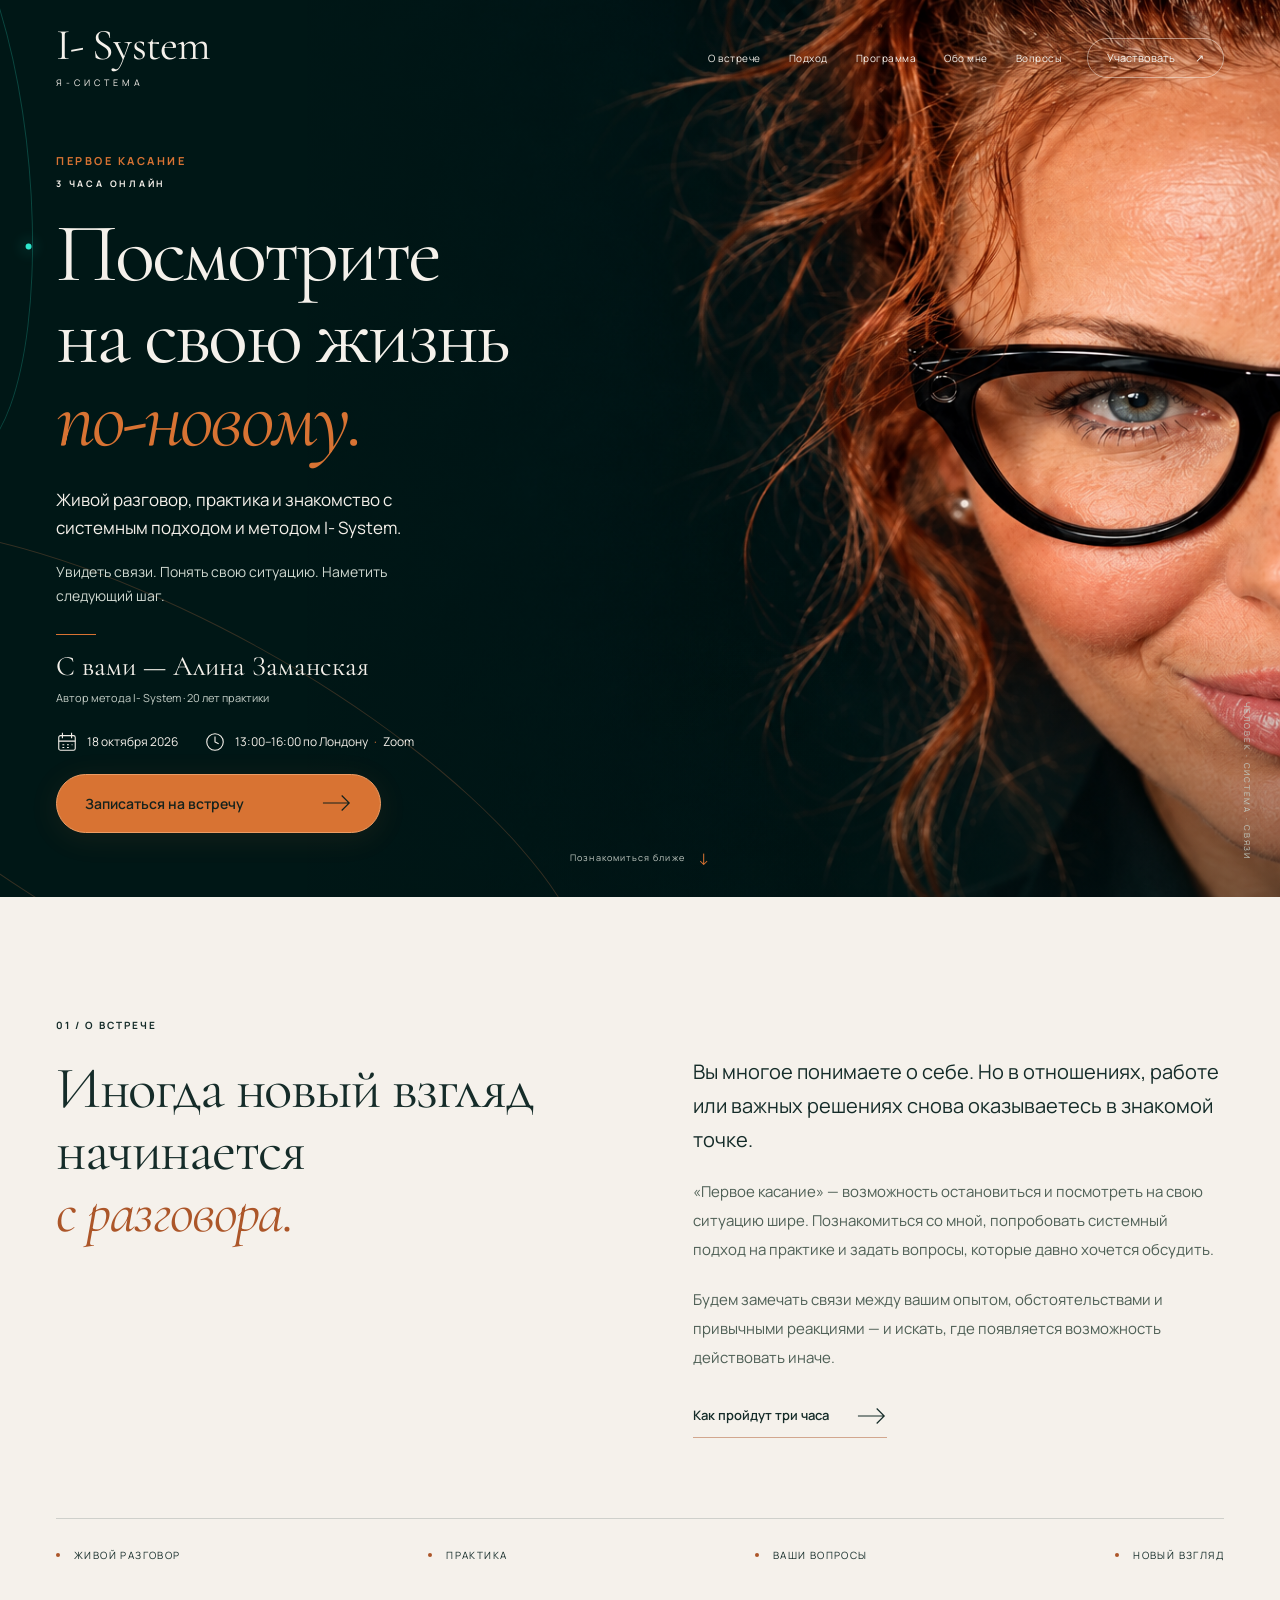
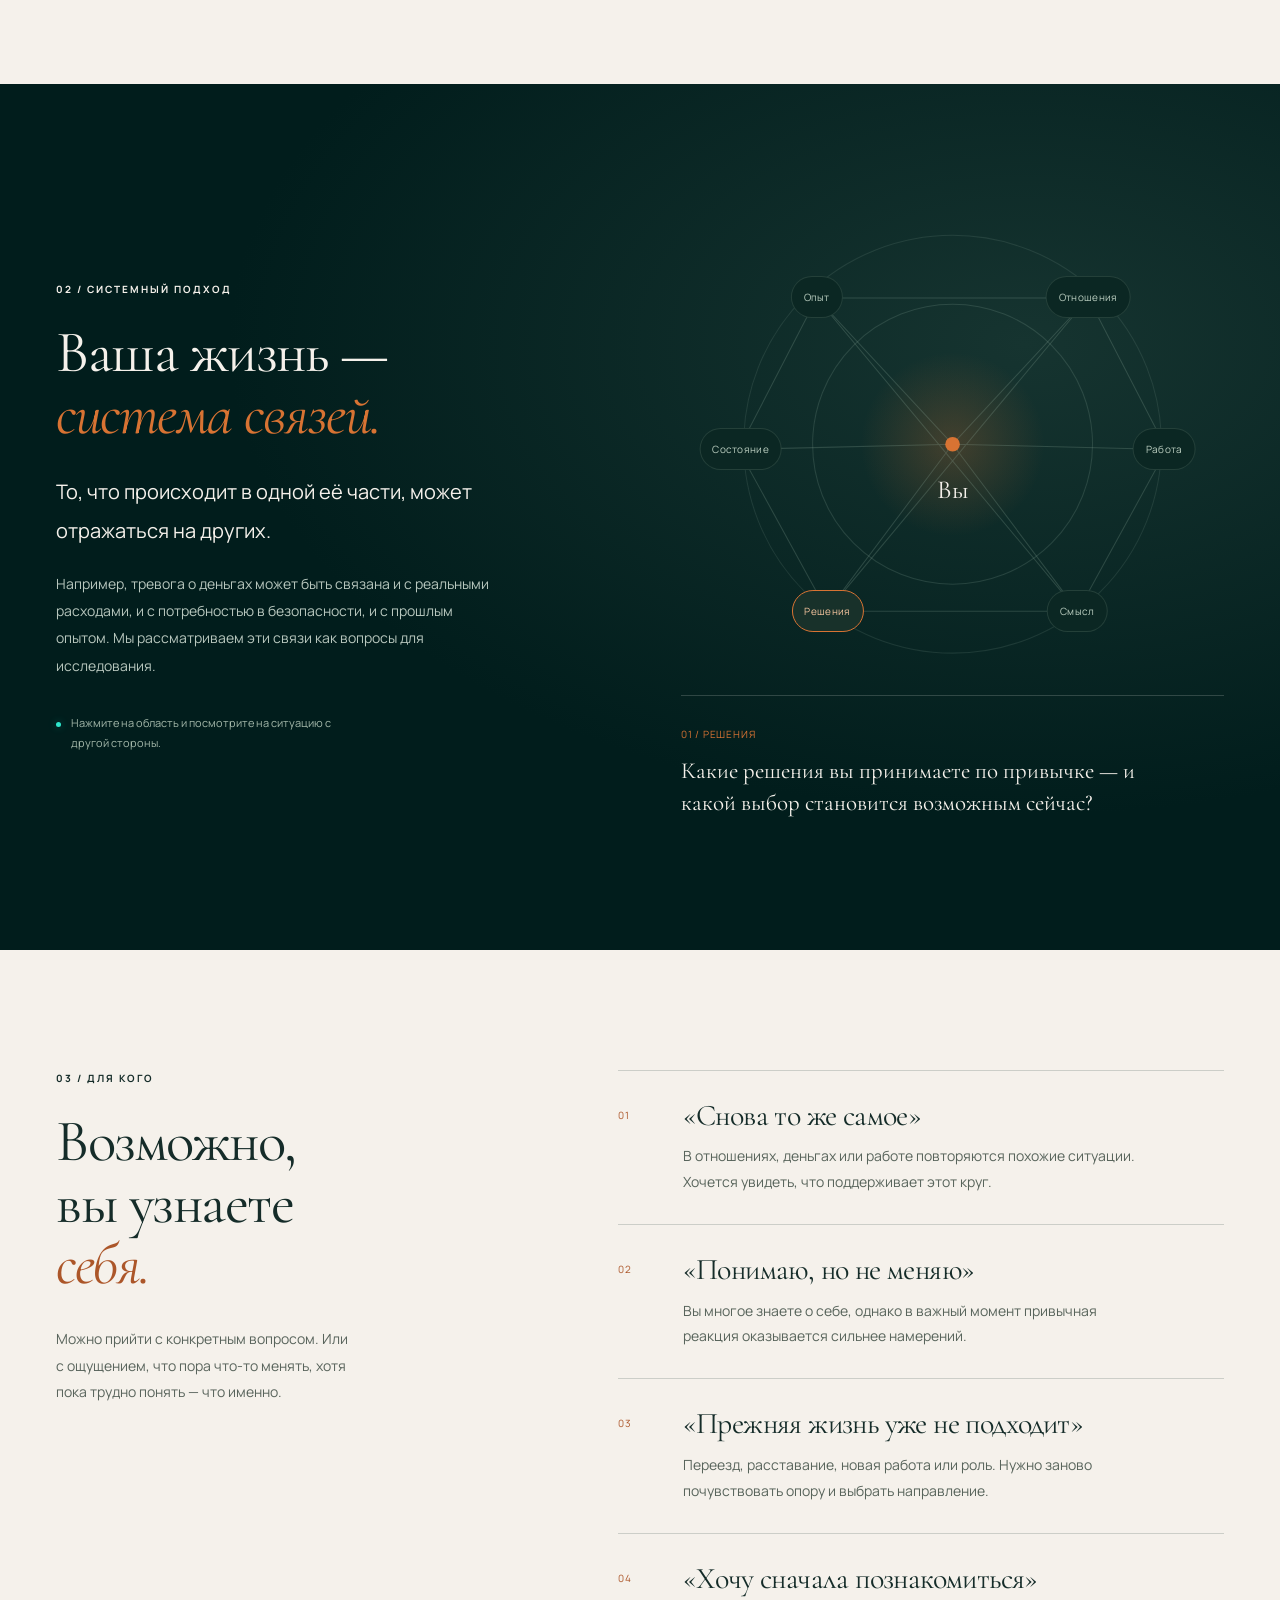
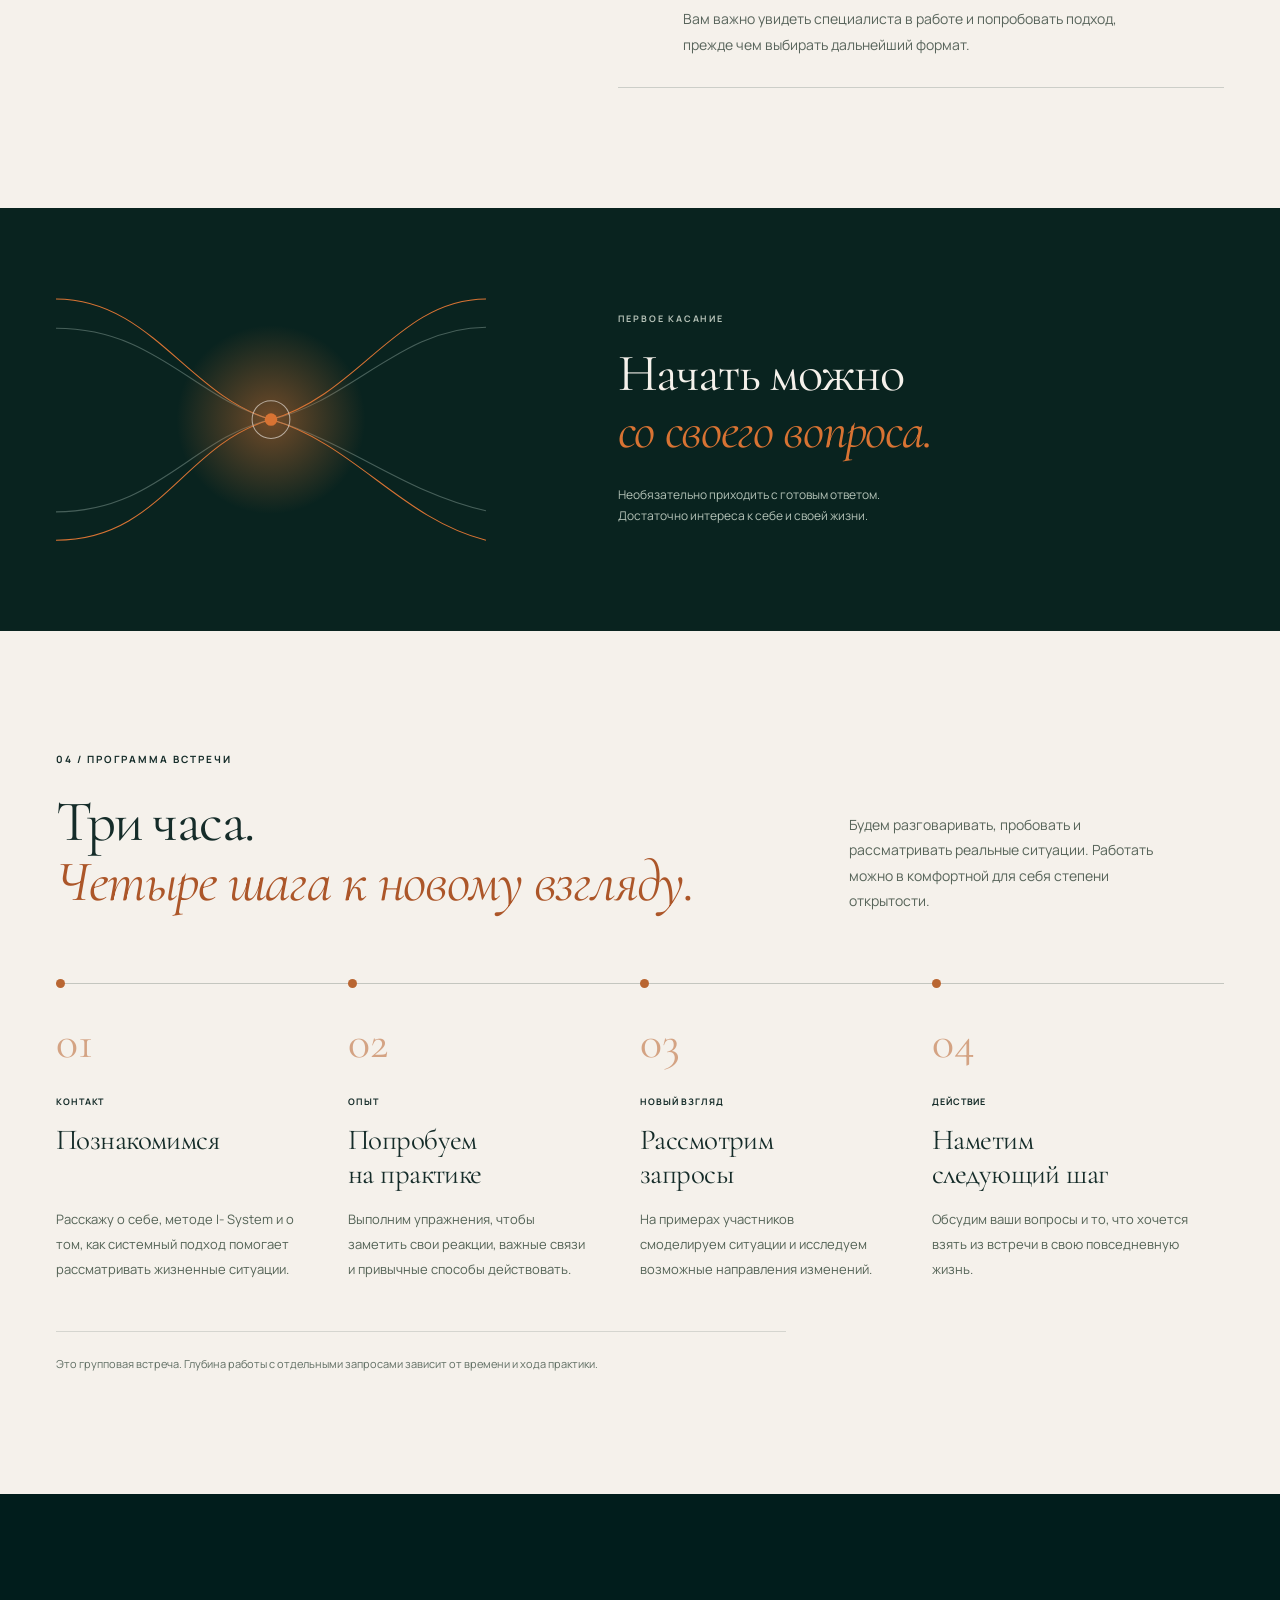
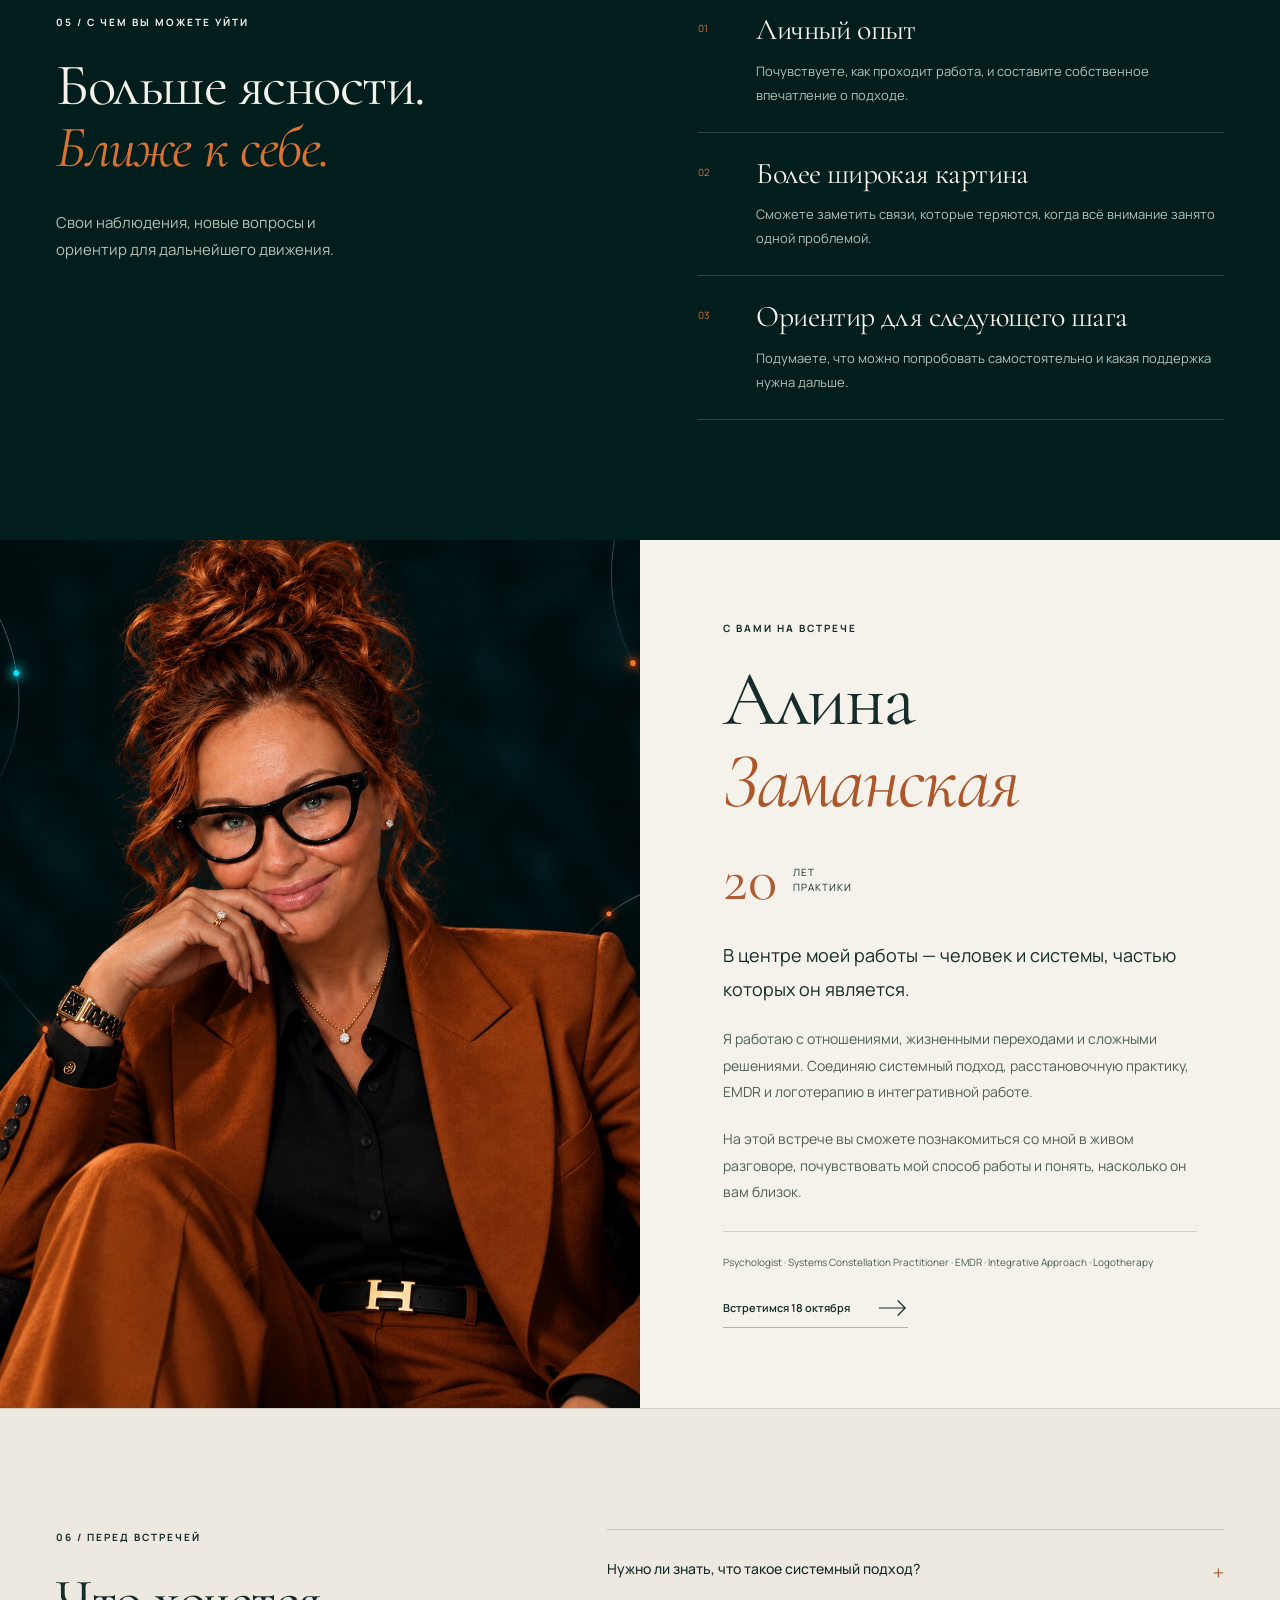
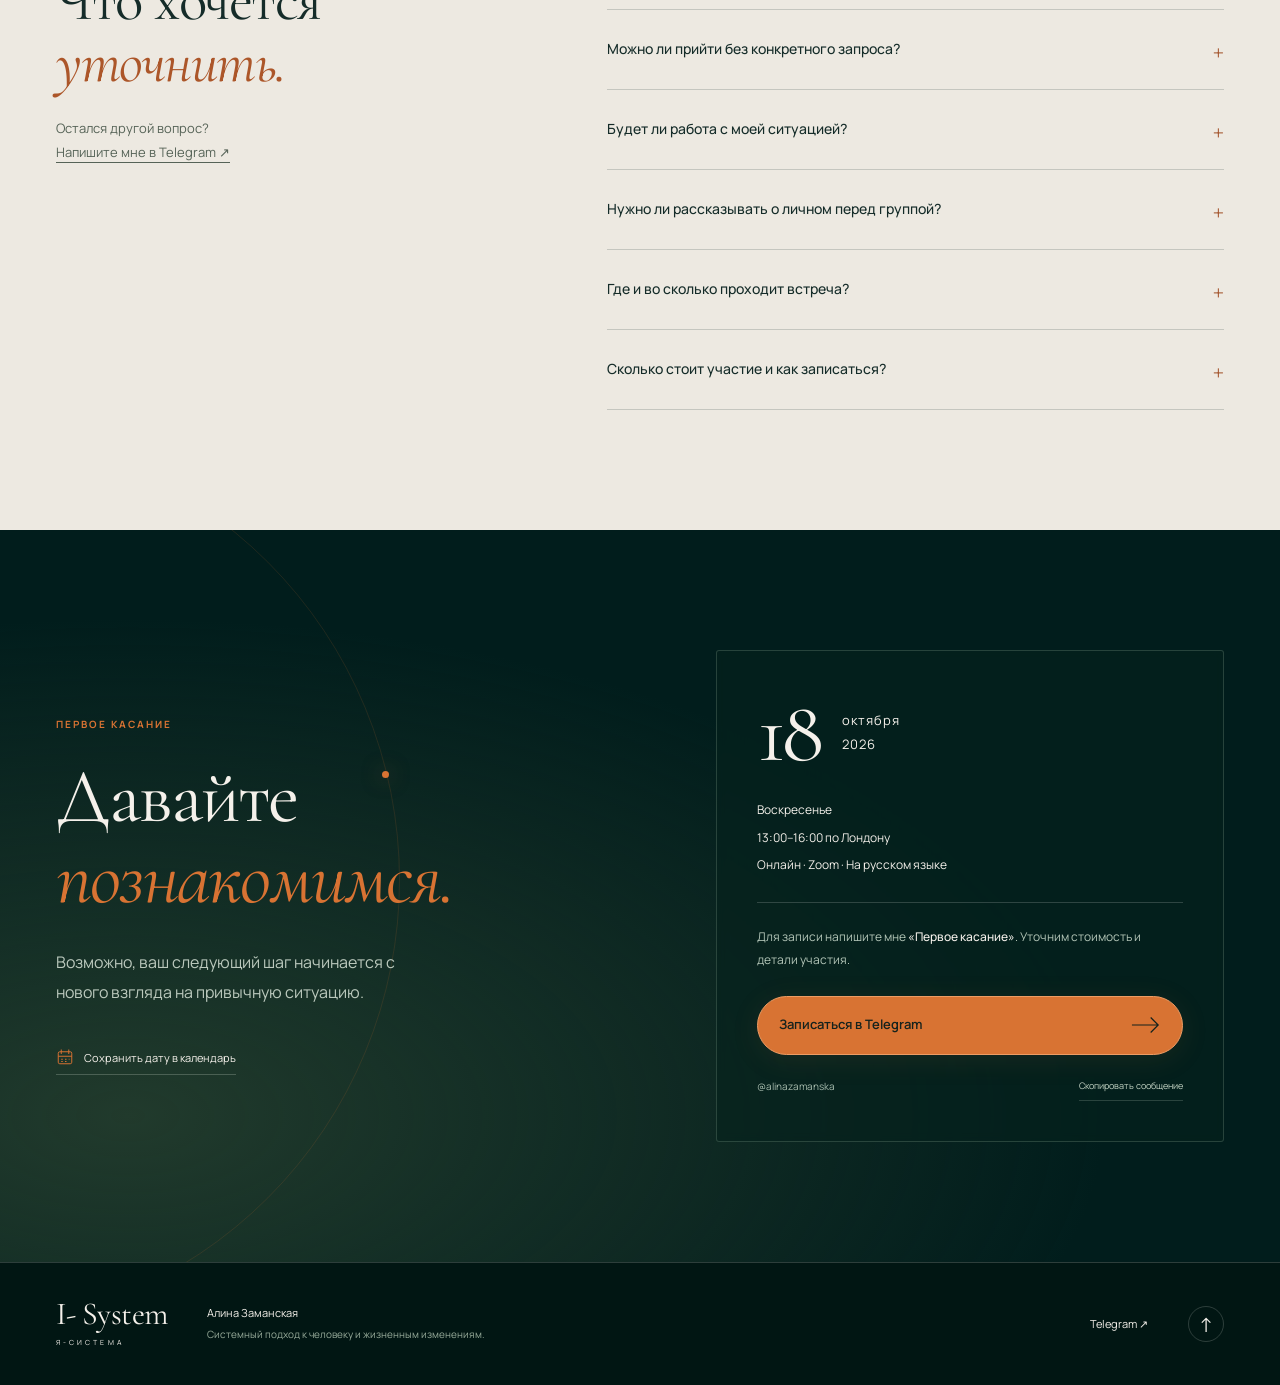
==== index.html @ 62bbe96c "Publish Первое касание website" ====
<!doctype html>
<html lang="ru">
<head>
  <meta charset="utf-8">
  <meta name="viewport" content="width=device-width,initial-scale=1">
  <meta name="theme-color" content="#011d1c">
  <title>Первое касание — встреча с Алиной Заманской | I- System</title>
  <meta name="description" content="Посмотрите на свою жизнь по-новому. Живой разговор, практика и знакомство с системным подходом и методом I- System. Алина Заманская. 18 октября 2026, 13:00–16:00 по Лондону, онлайн в Zoom.">
  <meta property="og:type" content="website">
  <meta property="og:locale" content="ru_RU">
  <meta property="og:title" content="Первое касание — посмотрите на свою жизнь по-новому">
  <meta property="og:description" content="Три часа живого разговора и практики с Алиной Заманской. 18 октября 2026 · Онлайн в Zoom.">
  <meta property="og:image" content="https://jsz7yw7j4g-del.github.io/pervoe-kasanie/alina-portrait.jpg">
  <meta property="og:url" content="https://jsz7yw7j4g-del.github.io/pervoe-kasanie/">
  <link rel="canonical" href="https://jsz7yw7j4g-del.github.io/pervoe-kasanie/">
  <link rel="icon" href="./favicon.svg" type="image/svg+xml">
  <link rel="preload" href="./alina-hero.png" as="image" fetchpriority="high">
  <link rel="preconnect" href="https://fonts.googleapis.com">
  <link rel="preconnect" href="https://fonts.gstatic.com" crossorigin>
  <link href="https://fonts.googleapis.com/css2?family=Cormorant+Garamond:ital,wght@0,400;0,500;0,600;1,400;1,500&family=Manrope:wght@400;500;600;700&display=swap" rel="stylesheet">
  <link rel="stylesheet" href="./styles.css">
  <script src="./app.js" defer></script>
  <script type="application/ld+json">
  {"@context":"https://schema.org","@type":"Event","name":"Первое касание — встреча с Алиной Заманской","description":"Живой разговор, практика и знакомство с системным подходом и авторским методом I- System.","startDate":"2026-10-18T13:00:00+01:00","endDate":"2026-10-18T16:00:00+01:00","eventAttendanceMode":"https://schema.org/OnlineEventAttendanceMode","eventStatus":"https://schema.org/EventScheduled","inLanguage":"ru","image":"https://jsz7yw7j4g-del.github.io/pervoe-kasanie/alina-portrait.jpg","url":"https://jsz7yw7j4g-del.github.io/pervoe-kasanie/","organizer":{"@type":"Person","name":"Алина Заманская","url":"https://t.me/alinazamanska"},"performer":{"@type":"Person","name":"Алина Заманская"}}
  </script>
</head>
<body>
<a class="skip-link" href="#meeting">Перейти к содержанию</a>
<svg class="svg-defs" xmlns="http://www.w3.org/2000/svg" aria-hidden="true"><defs>
  <symbol id="arrow-right" viewBox="0 0 32 20"><path d="M1 10h28M21 2l8 8-8 8"/></symbol>
  <symbol id="icon-calendar" viewBox="0 0 24 24"><rect x="3" y="5" width="18" height="16" rx="2"/><path d="M7 2v6M17 2v6M3 11h18M7 15h2m3 0h2m3 0h1M7 18h2m3 0h2"/></symbol>
  <symbol id="icon-clock" viewBox="0 0 24 24"><circle cx="12" cy="12" r="9"/><path d="M12 6v6l4 2"/></symbol>
  <symbol id="icon-external" viewBox="0 0 24 24"><path d="M6 18 18 6M6 6h12v12"/></symbol>
</defs></svg>
<header class="hero" id="top">
  <img class="hero-photo" src="./alina-hero.png" alt="Алина Заманская" width="1024" height="1536" fetchpriority="high" decoding="async">
  <div class="hero-shade" aria-hidden="true"></div>
  <div class="hero-orbit orbit-one" aria-hidden="true"><span></span></div>
  <div class="hero-orbit orbit-two" aria-hidden="true"><span></span></div>
  <nav class="nav wrap" aria-label="Основная навигация">
    <a class="brand" href="#top" aria-label="I- System — в начало страницы"><span>I- System</span><small>Я-Система</small></a>
    <div class="desktop-nav"><a href="#meeting">О встрече</a><a href="#approach">Подход</a><a href="#program">Программа</a><a href="#about">Обо мне</a><a href="#faq">Вопросы</a></div>
    <a class="nav-book" href="#register">Участвовать <span aria-hidden="true">↗</span></a>
    <button class="menu-toggle" type="button" aria-label="Открыть меню" aria-controls="mobile-menu" aria-expanded="false"><span></span><span></span></button>
  </nav>
  <div id="mobile-menu" class="mobile-menu" hidden><nav aria-label="Мобильная навигация"><a href="#meeting">О встрече</a><a href="#approach">Системный подход</a><a href="#program">Программа</a><a href="#about">Алина Заманская</a><a href="#faq">Вопросы</a><a href="#register">Записаться <span>↗</span></a></nav></div>
  <div class="hero-content wrap">
    <div class="hero-copy">
      <p class="eyebrow amber">Первое касание <span class="eyebrow-line">3 часа онлайн</span></p>
      <h1><span>Посмотрите</span><span>на свою жизнь</span><em>по-новому.</em></h1>
      <p class="hero-intro">Живой разговор, практика и знакомство с системным подходом и методом I- System.</p>
      <p class="hero-benefit">Увидеть связи. Понять свою ситуацию. Наметить следующий шаг.</p>
      <div class="hero-host"><p>С вами — Алина Заманская</p><span>Автор метода I- System · 20 лет практики</span></div>
      <div class="hero-details">
        <p><svg aria-hidden="true"><use href="#icon-calendar"/></svg><time datetime="2026-10-18">18 октября 2026</time></p>
        <p><svg aria-hidden="true"><use href="#icon-clock"/></svg><span>13:00–16:00 по Лондону <b>·</b> Zoom</span></p>
      </div>
      <a class="button button-amber hero-cta" href="#register">Записаться на встречу <svg aria-hidden="true"><use href="#arrow-right"/></svg></a>
    </div>
  </div>
  <a class="scroll-hint" href="#meeting">Познакомиться ближе <span aria-hidden="true">↓</span></a>
  <span class="hero-side" aria-hidden="true">Человек · Система · Связи</span>
</header>
<main>
<section class="meeting light-section section" id="meeting">
  <div class="wrap meeting-grid">
    <div><p class="eyebrow">01 / О встрече</p><h2>Иногда новый взгляд<br>начинается<br><em>с разговора.</em></h2></div>
    <div class="meeting-copy"><p class="lead">Вы многое понимаете о себе. Но в отношениях, работе или важных решениях снова оказываетесь в знакомой точке.</p><p>«Первое касание» — возможность остановиться и посмотреть на свою ситуацию шире. Познакомиться со мной, попробовать системный подход на практике и задать вопросы, которые давно хочется обсудить.</p><p>Будем замечать связи между вашим опытом, обстоятельствами и привычными реакциями — и искать, где появляется возможность действовать иначе.</p><a class="text-link" href="#program">Как пройдут три часа <svg aria-hidden="true"><use href="#arrow-right"/></svg></a></div>
  </div>
  <div class="wrap meeting-notes"><span>Живой разговор</span><span>Практика</span><span>Ваши вопросы</span><span>Новый взгляд</span></div>
</section>
<section class="approach dark-section section" id="approach">
  <div class="wrap approach-grid">
    <div class="approach-copy"><p class="eyebrow">02 / Системный подход</p><h2>Ваша жизнь —<br><em>система связей.</em></h2><p class="lead">То, что происходит в одной её части, может отражаться на других.</p><p>Например, тревога о деньгах может быть связана и с реальными расходами, и с потребностью в безопасности, и с прошлым опытом. Мы рассматриваем эти связи как вопросы для исследования.</p><p class="diagram-hint"><span class="tiny-dot"></span>Нажмите на область и посмотрите на ситуацию с другой стороны.</p></div>
    <div class="system-interactive">
      <div class="system-map" aria-label="Области жизни, которые мы рассматриваем в системном подходе">
        <svg class="system-lines" viewBox="0 0 520 470" aria-hidden="true"><defs><radialGradient id="map-glow"><stop stop-color="#d87333" stop-opacity=".25"/><stop offset="1" stop-color="#d87333" stop-opacity="0"/></radialGradient></defs><circle cx="260" cy="230" r="200" fill="none" stroke="currentColor" opacity=".15"/><circle cx="260" cy="230" r="134" fill="none" stroke="currentColor" opacity=".2"/><circle cx="260" cy="230" r="88" fill="url(#map-glow)"/><g fill="none" stroke="currentColor" opacity=".24"><path d="M260 230 130 90 390 90 465 235 380 390 140 390 55 235 130 90M260 230 390 90M260 230 465 235M260 230 380 390M260 230 140 390M260 230 55 235M130 90 380 390M140 390 390 90"/></g><g fill="#d87333"><circle cx="260" cy="230" r="7"/><circle cx="130" cy="90" r="3"/><circle cx="390" cy="90" r="3"/><circle cx="465" cy="235" r="3"/><circle cx="380" cy="390" r="3"/><circle cx="140" cy="390" r="3"/><circle cx="55" cy="235" r="3"/></g></svg>
        <span class="map-center">Вы</span>
        <button class="map-node node-experience" type="button" data-lens="experience" aria-pressed="false">Опыт</button>
        <button class="map-node node-family" type="button" data-lens="family" aria-pressed="false">Отношения</button>
        <button class="map-node node-work" type="button" data-lens="work" aria-pressed="false">Работа</button>
        <button class="map-node node-meaning" type="button" data-lens="meaning" aria-pressed="false">Смысл</button>
        <button class="map-node node-choice" type="button" data-lens="choice" aria-pressed="true">Решения</button>
        <button class="map-node node-state" type="button" data-lens="state" aria-pressed="false">Состояние</button>
      </div>
      <div class="lens-note" aria-live="polite" aria-atomic="true"><span class="lens-index" id="lens-index">01 / Решения</span><p id="lens-copy">Какие решения вы принимаете по привычке — и какой выбор становится возможным сейчас?</p></div>
    </div>
  </div>
</section>
<section class="audience light-section section" id="for">
  <div class="wrap audience-grid"><div class="section-heading"><p class="eyebrow">03 / Для кого</p><h2>Возможно,<br>вы узнаете<br><em>себя.</em></h2><p>Можно прийти с конкретным вопросом. Или с ощущением, что пора что-то менять, хотя пока трудно понять — что именно.</p></div>
    <div class="audience-list">
      <article><span>01</span><div><h3>«Снова то же самое»</h3><p>В отношениях, деньгах или работе повторяются похожие ситуации. Хочется увидеть, что поддерживает этот круг.</p></div></article>
      <article><span>02</span><div><h3>«Понимаю, но не меняю»</h3><p>Вы многое знаете о себе, однако в важный момент привычная реакция оказывается сильнее намерений.</p></div></article>
      <article><span>03</span><div><h3>«Прежняя жизнь уже не подходит»</h3><p>Переезд, расставание, новая работа или роль. Нужно заново почувствовать опору и выбрать направление.</p></div></article>
      <article><span>04</span><div><h3>«Хочу сначала познакомиться»</h3><p>Вам важно увидеть специалиста в работе и попробовать подход, прежде чем выбирать дальнейший формат.</p></div></article>
    </div>
  </div>
</section>
<section class="touch dark-section" aria-label="Первый шаг"><div class="wrap touch-inner"><div class="touch-art" aria-hidden="true"><svg viewBox="0 0 410 270"><defs><radialGradient id="touch-glow"><stop stop-color="#d87333" stop-opacity=".5"/><stop offset="1" stop-color="#d87333" stop-opacity="0"/></radialGradient></defs><path d="M0 20C90 20 126 112 205 135S330 230 410 250M0 250C100 250 121 159 205 135S327 20 410 20" fill="none" stroke="#d87333"/><path d="M0 48C94 48 130 113 205 135S333 205 410 222M0 223C96 223 130 152 205 135S330 47 410 47" fill="none" stroke="#839c93" opacity=".5"/><circle cx="205" cy="135" r="90" fill="url(#touch-glow)"/><circle cx="205" cy="135" r="18" fill="none" stroke="#f5f1eb" opacity=".6"/><circle cx="205" cy="135" r="6" fill="#d87333"/></svg></div><div><p class="eyebrow">Первое касание</p><p class="touch-quote">Начать можно<br><em>со своего вопроса.</em></p><p>Необязательно приходить с готовым ответом.<br>Достаточно интереса к себе и своей жизни.</p></div></div></section>
<section class="program light-section section" id="program">
  <div class="wrap"><div class="program-heading"><div><p class="eyebrow">04 / Программа встречи</p><h2>Три часа.<br><em>Четыре шага к новому взгляду.</em></h2></div><p>Будем разговаривать, пробовать и рассматривать реальные ситуации. Работать можно в комфортной для себя степени открытости.</p></div>
    <div class="program-timeline">
      <article><span class="step-number">01</span><p class="eyebrow">Контакт</p><h3>Познакомимся</h3><p>Расскажу о себе, методе I- System и о том, как системный подход помогает рассматривать жизненные ситуации.</p></article>
      <article><span class="step-number">02</span><p class="eyebrow">Опыт</p><h3>Попробуем<br>на практике</h3><p>Выполним упражнения, чтобы заметить свои реакции, важные связи и привычные способы действовать.</p></article>
      <article><span class="step-number">03</span><p class="eyebrow">Новый взгляд</p><h3>Рассмотрим<br>запросы</h3><p>На примерах участников смоделируем ситуации и исследуем возможные направления изменений.</p></article>
      <article><span class="step-number">04</span><p class="eyebrow">Действие</p><h3>Наметим<br>следующий шаг</h3><p>Обсудим ваши вопросы и то, что хочется взять из встречи в свою повседневную жизнь.</p></article>
    </div>
    <p class="program-note">Это групповая встреча. Глубина работы с отдельными запросами зависит от времени и хода практики.</p>
  </div>
</section>
<section class="outcomes dark-section section" id="outcomes"><div class="wrap outcomes-grid"><div><p class="eyebrow">05 / С чем вы можете уйти</p><h2>Больше ясности.<br><em>Ближе к себе.</em></h2><p class="outcomes-intro">Свои наблюдения, новые вопросы и ориентир для дальнейшего движения.</p></div><div class="outcomes-list"><article><span>01</span><div><h3>Личный опыт</h3><p>Почувствуете, как проходит работа, и составите собственное впечатление о подходе.</p></div></article><article><span>02</span><div><h3>Более широкая картина</h3><p>Сможете заметить связи, которые теряются, когда всё внимание занято одной проблемой.</p></div></article><article><span>03</span><div><h3>Ориентир для следующего шага</h3><p>Подумаете, что можно попробовать самостоятельно и какая поддержка нужна дальше.</p></div></article></div></div></section>
<section class="about light-section" id="about"><div class="about-image"><img src="./alina-portrait.jpg" alt="Алина Заманская в костюме" width="1086" height="1448" loading="lazy" decoding="async"></div><div class="about-content"><p class="eyebrow">С вами на встрече</p><h2>Алина<br><em>Заманская</em></h2><div class="experience"><span>20</span><p>лет<br>практики</p></div><p class="lead">В центре моей работы — человек и системы, частью которых он является.</p><p>Я работаю с отношениями, жизненными переходами и сложными решениями. Соединяю системный подход, расстановочную практику, EMDR и логотерапию в интегративной работе.</p><p>На этой встрече вы сможете познакомиться со мной в живом разговоре, почувствовать мой способ работы и понять, насколько он вам близок.</p><div class="signature">Psychologist · Systems Constellation Practitioner · EMDR · Integrative Approach · Logotherapy</div><a class="text-link" href="#register">Встретимся 18 октября <svg aria-hidden="true"><use href="#arrow-right"/></svg></a></div></section>
<section class="faq light-section section" id="faq"><div class="wrap faq-grid"><div><p class="eyebrow">06 / Перед встречей</p><h2>Что хочется<br><em>уточнить.</em></h2><p>Остался другой вопрос?<br><a class="inline-link" href="https://t.me/alinazamanska" target="_blank" rel="noopener noreferrer">Напишите мне в Telegram ↗</a></p></div><div class="faq-list">
  <details><summary>Нужно ли знать, что такое системный подход?<span aria-hidden="true">+</span></summary><div class="faq-answer"><p>Нет. Начнём с понятного введения и примеров из жизни. Специальная подготовка не нужна — достаточно любопытства и готовности попробовать.</p></div></details>
  <details><summary>Можно ли прийти без конкретного запроса?<span aria-hidden="true">+</span></summary><div class="faq-answer"><p>Да. Можно прийти, чтобы познакомиться со мной и методом. Если вопрос пока звучит как «хочу что-то изменить», это тоже отправная точка для размышления.</p></div></details>
  <details><summary>Будет ли работа с моей ситуацией?<span aria-hidden="true">+</span></summary><div class="faq-answer"><p>На встрече будут практика и работа с примерами участников. Можно предложить свой запрос, но индивидуальная работа с каждым не гарантируется: это групповой формат на три часа. Наблюдения можно делать и в процессе работы с другими ситуациями.</p></div></details>
  <details><summary>Нужно ли рассказывать о личном перед группой?<span aria-hidden="true">+</span></summary><div class="faq-answer"><p>Делитесь только тем, чем готовы делиться. Можно сначала наблюдать и включаться постепенно. В начале встречи договоримся о бережном общении и конфиденциальности личных историй.</p></div></details>
  <details><summary>Где и во сколько проходит встреча?<span aria-hidden="true">+</span></summary><div class="faq-answer"><p>18 октября 2026 года, с 13:00 до 16:00 по Лондону, онлайн в Zoom. На Тенерифе это также 13:00–16:00, в Мадриде — 14:00–17:00. Для участия понадобятся интернет и место, где можно спокойно провести три часа.</p><p class="local-time" data-local-time></p></div></details>
  <details><summary>Сколько стоит участие и как записаться?<span aria-hidden="true">+</span></summary><div class="faq-answer"><p>Напишите мне в Telegram «Первое касание». В переписке уточним стоимость и условия участия, а также детали подключения к встрече.</p><a class="inline-link" href="https://t.me/alinazamanska" target="_blank" rel="noopener noreferrer">Перейти в Telegram ↗</a></div></details>
</div></div></section>
<section class="registration dark-section section" id="register"><div class="registration-orbit" aria-hidden="true"></div><div class="wrap registration-grid"><div><p class="eyebrow amber">Первое касание</p><h2>Давайте<br><em>познакомимся.</em></h2><p class="registration-intro">Возможно, ваш следующий шаг начинается с нового взгляда на привычную ситуацию.</p><a class="calendar-link" href="./pervoe-kasanie.ics" download><svg aria-hidden="true"><use href="#icon-calendar"/></svg>Сохранить дату в календарь</a></div><div class="registration-panel"><p class="event-date">18 <span>октября<br>2026</span></p><div class="registration-facts"><span>Воскресенье</span><span>13:00–16:00 по Лондону</span><span>Онлайн · Zoom · На русском языке</span></div><p>Для записи напишите мне <strong>«Первое касание»</strong>. Уточним стоимость и детали участия.</p><a class="button button-amber" href="https://t.me/alinazamanska" target="_blank" rel="noopener noreferrer">Записаться в Telegram <svg aria-hidden="true"><use href="#arrow-right"/></svg></a><div class="registration-contact"><span>@alinazamanska</span><button class="copy-message" type="button">Скопировать сообщение</button></div><p class="copy-status" role="status" aria-live="polite"></p><div class="copy-fallback" hidden><label for="registration-message">Сообщение для записи</label><textarea id="registration-message" rows="3" readonly>Алина, здравствуйте! Хочу участвовать во встрече «Первое касание» 18 октября. Подскажите, пожалуйста, стоимость и условия участия.</textarea></div></div></div></section>
</main>
<footer><div class="wrap footer-inner"><a class="brand footer-brand" href="#top"><span>I- System</span><small>Я-Система</small></a><p>Алина Заманская<br><span>Системный подход к человеку и жизненным изменениям.</span></p><a href="https://t.me/alinazamanska" target="_blank" rel="noopener noreferrer">Telegram <span aria-hidden="true">↗</span></a><a class="back-top" href="#top" aria-label="Наверх">↑</a></div></footer>
<div class="mobile-join" hidden><div><strong>Первое касание</strong><span>18 октября · 3 часа онлайн</span></div><a href="#register">Участвовать <span aria-hidden="true">↗</span></a></div>
</body></html>
---- styles.css ----
:root{--deep:#011d1c;--ink:#152c29;--ivory:#f5f1eb;--paper:#ede9e1;--amber:#d87333;--muted:#adbab3;--line:rgba(245,241,235,.18);--serif:'Cormorant Garamond',Georgia,serif;--sans:'Manrope',Arial,sans-serif}
*{box-sizing:border-box}html{scroll-behavior:smooth;scroll-padding-top:30px}body{margin:0;color:var(--ivory);background:var(--deep);font-family:var(--sans);font-size:16px;line-height:1.8;-webkit-font-smoothing:antialiased}body.menu-is-open{overflow:hidden}button,a{-webkit-tap-highlight-color:transparent}a{color:inherit;text-decoration:none}button{font:inherit;cursor:pointer}button,textarea{color:inherit}button{border:0}button:focus-visible,a:focus-visible,summary:focus-visible,textarea:focus-visible{outline:2px solid var(--amber);outline-offset:6px}h1,h2,h3,p{margin:0}h1,h2,h3{font-family:var(--serif);font-weight:400;line-height:1.05}h2{font-size:clamp(48px,4.6vw,76px);letter-spacing:-.025em}h2 em{display:inline;color:var(--amber);font-weight:400}h3{font-size:30px;letter-spacing:-.02em}p+p{margin-top:20px}svg{display:block}img{max-width:100%;display:block}.svg-defs{position:absolute;width:0;height:0;overflow:hidden}.wrap{width:min(1320px,calc(100% - 112px));margin-inline:auto}.section{padding-block:120px}.eyebrow{font-size:10px;line-height:1.6;letter-spacing:.2em;text-transform:uppercase;font-weight:700;margin-bottom:25px}.amber{color:var(--amber)}.light-section{background:var(--ivory);color:var(--ink)}.light-section em{color:#ac5629}.dark-section{background:var(--deep);color:var(--ivory)}.lead{font-size:20px;line-height:1.7}.button{display:inline-flex;align-items:center;justify-content:space-between;gap:30px;min-height:59px;padding:14px 28px;border:1px solid transparent;border-radius:40px;font-size:14px;font-weight:600;line-height:1.5;transition:background .18s,transform .18s,box-shadow .18s}.button svg,.text-link svg{width:30px;height:20px;fill:none;stroke:currentColor;stroke-width:1.3}.button-amber{color:#14221d;background:var(--amber);border-color:#ed9c64;box-shadow:0 5px 30px #d8733319}.button-amber:hover{background:#e68a4c;transform:translateY(-2px);box-shadow:0 6px 28px #d8733333}.text-link{display:inline-flex;align-items:center;gap:28px;font-size:13px;font-weight:600;border-bottom:1px solid #ac56297a;padding-bottom:9px}.text-link:hover{color:#ac5629}.inline-link{text-decoration:underline;text-underline-offset:5px}.skip-link{position:fixed;top:10px;left:10px;z-index:100;background:var(--ivory);color:var(--ink);padding:10px 15px;transform:translateY(-150%)}.skip-link:focus{transform:none}[hidden]{display:none!important}
/* First screen — the approved portrait and typographic composition, with live text. */
.hero{position:relative;isolation:isolate;overflow:hidden;background:#001716;min-height:860px;padding-bottom:64px}.hero-photo{position:absolute;z-index:-3;right:0;top:0;height:100%;width:76%;object-fit:cover;object-position:right 45%}.hero-shade{position:absolute;inset:0;z-index:-2;background:linear-gradient(90deg,#001716 2%,#001716ee 20%,#0017169e 37%,#00171612 57%,transparent 70%),linear-gradient(0deg,#00171670,transparent 30%)}.nav{height:116px;display:flex;align-items:center;gap:25px;justify-content:space-between;position:relative;z-index:20}.brand{display:inline-flex;flex-direction:column;flex-shrink:0}.brand>span{font:44px/.95 var(--serif);letter-spacing:-.02em}.brand small{font:9px/1.7 var(--sans);letter-spacing:.44em;margin-top:8px;text-transform:uppercase}.desktop-nav{display:flex;gap:28px;align-items:center;font-size:10px;letter-spacing:.05em;margin-left:auto}.desktop-nav a{padding:10px 0;border-bottom:1px solid transparent}.desktop-nav a:hover{border-color:var(--amber)}.nav-book{font-size:11px;line-height:1.4;border:1px solid #f5f1eb7a;border-radius:30px;padding:11px 19px;white-space:nowrap}.nav-book span{margin-left:18px}.menu-toggle{display:none;background:none;width:46px;height:46px;padding:10px 6px;position:relative}.menu-toggle span{position:absolute;left:7px;right:7px;height:1px;top:17px;background:var(--ivory);transition:transform .2s,top .2s}.menu-toggle span+span{top:26px}.menu-toggle[aria-expanded=true] span{top:22px;transform:rotate(45deg)}.menu-toggle[aria-expanded=true] span+span{transform:rotate(-45deg)}.hero-content{padding-top:36px;position:relative;z-index:1}.hero-copy{width:650px;max-width:65%}.hero-copy>.eyebrow{margin-bottom:22px;font-size:11px;letter-spacing:.23em}.eyebrow-line{display:block;color:var(--ivory);margin-top:7px;font-size:9px;letter-spacing:.31em}.hero h1{font-size:clamp(64px,6.5vw,96px);letter-spacing:-.035em;line-height:.99;margin:0 0 26px}.hero h1 span,.hero h1 em{display:block;white-space:nowrap}.hero h1 em{font-weight:400;color:var(--amber)}.hero-intro{font-size:17px;line-height:1.65;max-width:395px}.hero-benefit{font-size:14px;line-height:1.7;color:#d0d9d1;max-width:365px;margin-top:18px}.hero-host{margin-top:26px}.hero-host:before{content:'';display:block;width:40px;height:1px;background:var(--amber);margin-bottom:15px}.hero-host p{font-family:var(--serif);font-size:28px;line-height:1.2}.hero-host span{font-size:11px;color:#c4cec7;line-height:1.6;display:block;margin-top:6px}.hero-details{margin:24px 0 21px;display:flex;gap:26px}.hero-details p{display:flex;gap:9px;align-items:center;font-size:12px;line-height:1.5;margin:0}.hero-details svg{height:22px;width:22px;stroke:var(--ivory);fill:none;stroke-width:1.2;flex-shrink:0}.hero-details b{font-weight:400;color:var(--amber);padding:0 4px}.hero-cta{min-width:325px}.hero-orbit{position:absolute;z-index:-1;pointer-events:none;border:1px solid #b26a414a;border-radius:50%;width:920px;height:330px;bottom:-60px;left:-280px;transform:rotate(29deg)}.hero-orbit span{position:absolute;width:6px;height:6px;background:var(--amber);border-radius:100%;top:41px;left:120px;box-shadow:0 0 15px 5px #d8733333}.orbit-two{width:180px;height:570px;top:-110px;left:-150px;bottom:auto;border-color:#2ee6cc3a;transform:rotate(-5deg)}.orbit-two span{background:#2ee6cc;left:auto;right:4px;top:360px;box-shadow:0 0 15px 3px #2ee6cc33}.scroll-hint{position:absolute;left:50%;bottom:24px;transform:translateX(-50%);font-size:9px;letter-spacing:.12em;color:#c0c9c2;display:flex;gap:13px;align-items:center}.scroll-hint span{font-size:16px;color:var(--amber)}.hero-side{position:absolute;right:26px;bottom:37px;writing-mode:vertical-rl;text-transform:uppercase;font-size:8px;letter-spacing:.22em;color:#c1ccc4}.mobile-menu{position:fixed;inset:0;background:#011d1cf7;z-index:15;padding:140px 34px 40px;overflow-y:auto;backdrop-filter:blur(14px)}.mobile-menu nav{display:flex;flex-direction:column;gap:18px}.mobile-menu a{font:38px/1.25 var(--serif);padding:12px 0;border-bottom:1px solid var(--line)}.mobile-menu a:last-child{color:var(--amber)}
/* The rest of the story alternates light and dark editorial spreads. */
.meeting-grid{display:grid;grid-template-columns:1fr 1fr;gap:9%;align-items:start}.meeting-copy{padding-top:38px;max-width:530px}.meeting-copy>p:not(.lead){font-size:15px;color:#4e5f55;line-height:1.95}.meeting-copy .text-link{margin-top:32px}.meeting-notes{display:flex;justify-content:space-between;gap:22px;margin-top:80px;padding-top:27px;border-top:1px solid #152c292b;font-size:10px;letter-spacing:.14em;text-transform:uppercase}.meeting-notes span{display:flex;align-items:center;gap:14px}.meeting-notes span:before{content:'';width:4px;height:4px;background:#ac5629;border-radius:100%}.approach{background:radial-gradient(ellipse at 80% 30%,#163430 0,transparent 55%),var(--deep)}.approach-grid{display:grid;grid-template-columns:1fr 1fr;gap:7%;align-items:center}.approach-copy>p:not(.eyebrow){max-width:445px;color:#b8c7be;font-size:14px;line-height:1.95}.approach-copy>p.lead{font-size:20px;color:var(--ivory);margin-top:26px}.approach-copy>p.diagram-hint{font-size:11px;line-height:1.8;margin-top:34px;display:flex;gap:10px;align-items:baseline;color:#a4b8aa;max-width:310px}.tiny-dot{width:5px;height:5px;flex:0 0 5px;display:inline-block;background:#2ee6cc;border-radius:50%;box-shadow:0 0 9px #2ee6cc55}.system-map{aspect-ratio:520 / 470;position:relative;color:#91b1a0;width:100%;max-width:580px;margin:auto}.system-lines{width:100%;height:100%}.map-center{position:absolute;left:50%;top:55%;transform:translateX(-50%);font:26px var(--serif);color:var(--ivory)}.map-node{position:absolute;transform:translate(-50%,-50%);min-height:42px;padding:9px 12px;border:1px solid #8fa99930;border-radius:30px;background:#0b2723;color:#bccfc1;font-size:10px;letter-spacing:.03em;transition:background .2s,color .2s,border .2s;white-space:nowrap}.map-node:hover,.map-node[aria-pressed=true]{border-color:var(--amber);background:#18312a;color:#f6c59f}.node-experience{top:19%;left:25%}.node-family{top:19%;left:75%}.node-work{top:50%;left:89%}.node-meaning{top:83%;left:73%}.node-choice{top:83%;left:27%}.node-state{top:50%;left:11%}.lens-note{padding:22px 0 0;border-top:1px solid var(--line);min-height:135px}.lens-index{font-size:10px;color:var(--amber);letter-spacing:.08em;text-transform:uppercase}.lens-note p{font-family:var(--serif);font-size:23px;line-height:1.4;max-width:470px;margin-top:8px}.audience-grid{display:grid;grid-template-columns:1fr 1.4fr;gap:11%}.section-heading>p:last-child{margin-top:30px;max-width:300px;font-size:14px;line-height:1.9;color:#59645c}.audience-list article{display:grid;grid-template-columns:45px 1fr;gap:20px;padding:29px 0;border-bottom:1px solid #152c292e}.audience-list article:first-child{border-top:1px solid #152c292e}.audience-list article>span{font-size:10px;letter-spacing:.1em;color:#ac5629;padding-top:6px}.audience-list h3{font-size:30px}.audience-list p{font-size:14px;line-height:1.85;margin-top:12px;max-width:470px;color:#58645b}.touch{padding:70px 0;background:#09231f}.touch-inner{display:grid;grid-template-columns:1fr 1.4fr;gap:11%;align-items:center}.touch-art{max-width:430px;width:100%}.touch-art svg{width:100%}.touch .eyebrow{font-size:9px;color:#b5c1b7;margin-bottom:14px}.touch-quote{font-family:var(--serif);font-size:clamp(40px,4.1vw,64px);line-height:1.08;letter-spacing:-.025em}.touch-quote em{color:var(--amber)}.touch-quote+p{font-size:12px;color:#b5c3b8;margin-top:24px}.program-heading{display:grid;grid-template-columns:1.8fr 1fr;align-items:end;gap:10%}.program-heading>p{font-size:14px;color:#576459;max-width:325px}.program h2{font-size:clamp(46px,4.5vw,68px);max-width:730px}.program-timeline{display:grid;grid-template-columns:repeat(4,minmax(0,1fr));margin-top:70px;border-top:1px solid #203a2e3b}.program-timeline article{position:relative;padding:35px 24px 10px 0;margin-right:30px}.program-timeline article:last-child{margin-right:0}.program-timeline article:before{content:'';position:absolute;top:-5px;width:9px;height:9px;border-radius:50%;background:#b96632}.step-number{font:46px/1 var(--serif);color:#b966328f;display:block;margin-bottom:30px}.program-timeline .eyebrow{font-size:9px;letter-spacing:.1em;margin-bottom:14px}.program-timeline h3{font-size:29px;line-height:1.15;min-height:69px}.program-timeline article>p:last-child{font-size:13px;color:#546356;line-height:1.9;margin-top:15px}.program-note{font-size:11px;color:#606e63;border-top:1px solid #203a2e26;padding-top:22px;margin-top:40px;max-width:730px}.outcomes-grid{display:grid;grid-template-columns:1fr 1fr;gap:10%}.outcomes-intro{font-size:15px;color:#b4c2b7;max-width:330px;margin-top:30px}.outcomes-list article{display:grid;grid-template-columns:35px 1fr;gap:23px;border-bottom:1px solid var(--line);padding:25px 0}.outcomes-list article:first-child{padding-top:0}.outcomes-list article>span{font-size:10px;color:var(--amber);padding-top:5px}.outcomes-list p{font-size:13px;line-height:1.85;color:#b3c1b6;margin-top:13px}.outcomes-list h3{font-size:30px}.about{display:grid;grid-template-columns:1fr 1fr}.about-image{position:relative;overflow:hidden;min-height:730px}.about-image img{width:100%;height:100%;object-fit:cover;object-position:50% 30%;position:absolute;inset:0}.about-content{padding:80px clamp(40px,6.5vw,110px);align-self:center}.about-content h2{font-size:78px}.about-content>.eyebrow{margin-bottom:23px}.experience{display:flex;gap:16px;align-items:center;margin:27px 0}.experience>span{font:61px/1 var(--serif);color:#ad5d33}.experience p{font-size:10px;line-height:1.5;text-transform:uppercase;letter-spacing:.1em}.about-content>p:not(.eyebrow){font-size:14px;line-height:1.9;color:#506052}.about-content>p.lead{font-size:18px;color:var(--ink)}.signature{border-top:1px solid #203a2e29;font-size:10px;line-height:1.9;padding-top:21px;margin-top:25px;color:#4d5b4f}.about-content .text-link{font-size:11px;margin-top:26px}.faq{border-top:1px solid #203a2e20;background:var(--paper)}.faq-grid{display:grid;grid-template-columns:1fr 1.5fr;gap:12%}.faq-grid>div>p:last-child{font-size:13px;color:#566357;margin-top:24px}.faq-list details{border-bottom:1px solid #17332a30}.faq-list details:first-child{border-top:1px solid #17332a30}.faq-list summary{display:flex;justify-content:space-between;gap:24px;align-items:center;cursor:pointer;list-style:none;font-size:14px;line-height:1.7;font-weight:500;padding:23px 0}.faq-list summary::-webkit-details-marker{display:none}.faq-list summary>span{font:27px var(--serif);font-weight:400;color:#a55831;transition:transform .2s}.faq-list details[open] summary>span{transform:rotate(45deg)}.faq-answer{font-size:13px;color:#536254;line-height:1.9;padding:0 30px 25px 0}.faq-answer p+p{margin-top:14px}.faq-answer .inline-link{display:inline-block;margin-top:12px;color:var(--ink)}.local-time{font-size:11px;color:#7c563b}.registration{position:relative;overflow:hidden;background:radial-gradient(ellipse at 10% 80%,#213a2c 0,transparent 60%),var(--deep)}.registration-grid{display:grid;grid-template-columns:1fr 1fr;gap:13%;align-items:center;position:relative}.registration h2{font-size:clamp(64px,6vw,96px)}.registration-intro{font-size:16px;color:#bbc9bd;line-height:1.85;max-width:340px;margin-top:30px}.calendar-link{display:inline-flex;align-items:center;gap:10px;margin-top:40px;font-size:11px;border-bottom:1px solid #c8d3c244;padding-bottom:7px}.calendar-link svg{width:18px;height:18px;stroke:var(--amber);fill:none;stroke-width:1.3}.registration-panel{border:1px solid #94b19840;border-radius:3px;padding:40px;backdrop-filter:blur(4px);background:#06221d99}.event-date{display:flex;align-items:center;gap:24px;font:88px/.95 var(--serif);letter-spacing:-.06em}.event-date span{font:13px/1.9 var(--sans);letter-spacing:.07em}.registration-facts{display:flex;flex-direction:column;font-size:12px;line-height:2.3;border-bottom:1px solid var(--line);padding:22px 0 23px}.registration-panel>p:not(.event-date){font-size:12px;line-height:1.9;color:#b4c6b8;margin-top:23px}.registration-panel strong{font-weight:500;color:var(--ivory)}.registration-panel .button{width:100%;margin-top:24px;padding-inline:21px;gap:15px;font-size:13px}.registration-contact{display:flex;flex-wrap:wrap;gap:10px 20px;justify-content:space-between;align-items:center;margin-top:17px;color:#a8bcae;font-size:10px}.copy-message{padding:6px 0;color:#c6d5c6;font-size:9px;background:none;border-bottom:1px solid #c6d5c633}.registration-panel>.copy-status{margin-top:8px!important;font-size:10px!important;min-height:0}.copy-status:empty{display:none}.copy-fallback label{font-size:11px;display:block;margin-top:17px}.copy-fallback textarea{background:#152e25;width:100%;resize:vertical;padding:13px;font-family:var(--sans);font-size:12px;line-height:1.6;border:1px solid #b2bfad40}.registration-orbit{pointer-events:none;position:absolute;width:900px;height:900px;border:1px solid #d8733322;border-radius:50%;left:-500px;top:-100px}.registration-orbit:after{content:'';position:absolute;width:7px;height:7px;border-radius:50%;background:var(--amber);top:340px;right:10px;box-shadow:0 0 20px #d8733380}footer{border-top:1px solid var(--line);padding:36px 0;background:#011613}.footer-inner{display:flex;gap:40px;justify-content:space-between;align-items:center}.footer-brand>span{font-size:32px}.footer-brand small{font-size:7px}.footer-inner>p{font-size:11px;line-height:1.9;margin-right:auto}.footer-inner>p span{color:#98ac9b;font-size:10px}.footer-inner>a:not(.brand){font-size:11px}.back-top{border:1px solid var(--line);width:36px;height:36px;display:grid;place-items:center;font-size:20px!important;border-radius:50%}.mobile-join{display:none}
@media(min-width:1101px) and (max-height:850px){.hero{min-height:790px;padding-bottom:50px}.nav{height:94px}.hero-content{padding-top:22px}.hero h1{font-size:78px;margin-bottom:22px}.hero-copy>.eyebrow{margin-bottom:18px}.hero-benefit{margin-top:14px}.hero-host{margin-top:21px}.hero-details{margin-top:20px}.hero-host:before{margin-bottom:12px}}
@media(min-width:1600px){.hero{min-height:1000px;padding-bottom:90px}.hero-content{padding-top:76px}.hero-photo{width:72%}.hero-shade{background:linear-gradient(90deg,#001716 2%,#001716 25%,#001716bb 37%,#00171622 57%,transparent 70%)}.hero h1{font-size:108px}.hero-intro{font-size:19px;max-width:430px}}
@media(max-width:1100px){.wrap{width:calc(100% - 72px)}.desktop-nav{gap:18px;font-size:9px}.nav{height:96px}.brand>span{font-size:38px}.nav-book{display:none}.hero{min-height:860px}.hero-content{padding-top:42px}.hero-copy{max-width:70%}.hero h1{font-size:79px}.hero-photo{width:93%}.hero-shade{background:linear-gradient(90deg,#001716 0%,#001716d9 20%,#00171655 44%,transparent 70%),linear-gradient(0deg,#00171690,transparent 40%)}.hero-intro{max-width:340px;font-size:16px}.hero-benefit{max-width:310px}.hero-details{flex-direction:column;gap:9px}.section{padding-block:95px}.meeting-grid,.approach-grid{gap:7%}.about-content{padding:60px 40px}.about-content h2{font-size:68px}.program-heading{gap:6%;grid-template-columns:1.6fr 1fr}.program-timeline article{margin-right:20px;padding-right:10px}.program-timeline h3{font-size:26px}.registration-grid{gap:7%}.registration-panel{padding:30px}.registration-panel .button{font-size:11px}.footer-inner{gap:28px}}
@media(max-width:760px){.wrap{width:calc(100% - 48px)}.section{padding-block:80px}h2{font-size:54px}.desktop-nav,.nav-book{display:none}.menu-toggle{display:block}.nav{height:88px}.brand>span{font-size:37px}.brand small{font-size:8px;letter-spacing:.35em;margin-top:6px}.hero{min-height:950px;padding-bottom:65px}.hero-photo{width:100%;object-position:right center}.hero-shade{background:linear-gradient(90deg,#001716ca 0%,#0017167d 27%,#00171600 70%),linear-gradient(0deg,#0017169e,transparent 30%)}.hero-content{padding-top:70px}.hero-copy{width:100%;max-width:none}.hero h1{font-size:70px;line-height:1.03;max-width:95%;margin-bottom:26px}.hero-intro{max-width:340px;font-size:17px}.hero-benefit{max-width:305px;font-size:14px}.hero-host{margin-top:28px}.hero-host p{font-size:28px}.hero-host span{font-size:11px}.hero-details{font-size:13px}.hero-side{display:none}.scroll-hint{display:none}.hero-cta{min-width:330px}.meeting-grid,.approach-grid,.audience-grid,.program-heading,.outcomes-grid,.faq-grid,.registration-grid{grid-template-columns:1fr;gap:38px}.meeting-copy{padding-top:0;max-width:600px}.meeting-copy>p:not(.lead){font-size:15px}.meeting-notes{margin-top:50px;display:grid;grid-template-columns:1fr 1fr;gap:20px;font-size:9px}.approach-copy>p:not(.eyebrow){max-width:550px}.approach-copy>p.diagram-hint{max-width:340px;margin-top:22px}.system-map{max-width:510px}.lens-note{min-height:120px}.section-heading>p:last-child{max-width:440px;margin-top:20px}.audience-list article{grid-template-columns:28px 1fr;gap:15px}.audience-list h3{font-size:30px}.touch{padding-block:65px}.touch-inner{grid-template-columns:1fr;gap:24px}.touch-art{max-width:290px;margin-inline:auto;order:2}.touch-quote{font-size:53px}.touch-quote+p{font-size:13px}.program-heading>p{max-width:540px}.program h2{font-size:51px}.program-timeline{grid-template-columns:repeat(2,minmax(0,1fr));gap:35px 32px;border-top:0;margin-top:40px}.program-timeline article{margin:0;border-top:1px solid #203a2e3b;padding-top:28px}.step-number{margin-bottom:20px}.program-timeline h3{font-size:30px}.program-timeline article>p:last-child{font-size:13px}.outcomes-intro{max-width:450px;margin-top:20px}.outcomes-list article:first-child{border-top:1px solid var(--line);padding-top:25px}.about{grid-template-columns:1fr}.about-image{min-height:0;aspect-ratio:4/5}.about-image img{object-position:center 22%}.about-content{padding:65px 30px}.about-content h2{font-size:73px}.about-content>p:not(.eyebrow){max-width:580px;font-size:15px}.signature{font-size:11px;max-width:520px}.about-content .text-link{font-size:12px}.faq-grid{gap:35px}.faq-grid>div>p:last-child{font-size:13px}.faq-list summary{font-size:14px;min-height:78px}.faq-answer{font-size:14px}.registration h2{font-size:72px}.registration-intro{font-size:16px;max-width:460px}.calendar-link{margin-top:25px}.registration-panel{padding:35px}.registration-panel .button{font-size:14px}.registration-panel>p:not(.event-date){font-size:13px}.registration-contact{font-size:11px}.copy-message{font-size:10px}.footer-inner{flex-wrap:wrap;gap:25px}.footer-inner>p{width:calc(100% - 185px);margin:0}.footer-inner>.back-top{margin-left:auto}.mobile-join{position:fixed;bottom:12px;bottom:max(12px,env(safe-area-inset-bottom));left:12px;right:12px;border:1px solid #849e8a50;border-radius:6px;background:#08271feb;z-index:12;display:flex;align-items:center;justify-content:space-between;gap:15px;padding:11px 14px;box-shadow:0 5px 28px #0004;backdrop-filter:blur(12px)}.mobile-join>div{display:flex;flex-direction:column;line-height:1.6}.mobile-join strong{font-weight:500;font-size:12px}.mobile-join>div>span{font-size:9px;color:#b9cbbd}.mobile-join a{background:var(--amber);color:#10271d;font-size:11px;padding:10px 14px;border-radius:25px;white-space:nowrap}.mobile-join a span{margin-left:10px}footer{padding-bottom:100px}}
@media(max-width:500px){.hero{min-height:0;padding-bottom:50px}.nav{height:85px}.hero-photo{width:100%;height:100%;object-position:right top}.hero-shade{background:linear-gradient(90deg,#001716aa 0%,#00171655 32%,transparent 72%),linear-gradient(0deg,#00171699,transparent 27%)}.hero-content{padding-top:52px}.hero-copy>.eyebrow{font-size:10px;letter-spacing:.19em;margin-bottom:23px}.eyebrow-line{font-size:8px;margin-top:5px}.hero h1{font-size:clamp(40px,11.65vw,58px);line-height:1.05;margin-bottom:23px;max-width:100%}.hero-intro{font-size:15px;line-height:1.62;max-width:69%}.hero-benefit{font-size:13px;line-height:1.65;max-width:68%;margin-top:17px}.hero-host{margin-top:25px}.hero-host:before{margin-bottom:16px}.hero-host p{font-size:25px}.hero-host span{font-size:10px;margin-top:5px}.hero-details{margin:22px 0 22px;gap:9px}.hero-details p{font-size:12px;gap:11px}.hero-details svg{width:21px;height:21px}.hero-cta{min-width:0;width:min(100%,330px);min-height:54px;font-size:13px;padding:14px 22px;gap:18px}.hero-orbit{width:650px;bottom:-100px;left:-225px;transform:rotate(30deg)}.orbit-two{width:150px;left:-124px;top:-180px;height:500px;transform:rotate(-7deg)}.orbit-two span{top:365px;right:4px}.section{padding-block:67px}h2{font-size:49px}.lead{font-size:19px}.meeting-grid{gap:30px}.meeting-copy>p:not(.lead){font-size:14px}.meeting-notes{font-size:8px;letter-spacing:.09em;gap:20px 10px}.meeting-notes span{gap:9px}.eyebrow{font-size:9px;letter-spacing:.14em;margin-bottom:20px}.approach-copy>p.lead{font-size:19px}.approach-copy>p:not(.eyebrow){font-size:14px}.map-node{font-size:9px;padding:8px;min-height:38px}.system-map{width:100%;}.lens-note{min-height:128px}.lens-note p{font-size:23px}.node-state{left:11%}.node-work{left:89%}.audience-list h3{font-size:28px}.audience-list p{font-size:13px}.audience-list article{padding:25px 0;gap:10px}.touch-inner{gap:10px}.touch-quote{font-size:46px}.touch-art{max-width:250px}.program h2{font-size:47px}.program-timeline{gap:32px 20px}.program-timeline article{padding-right:0}.program-timeline h3{font-size:28px;min-height:66px}.program-timeline .eyebrow{font-size:8px}.program-timeline article>p:last-child{font-size:12px}.program-note{font-size:11px}.outcomes-list h3{font-size:29px}.outcomes-list article{grid-template-columns:23px 1fr;gap:15px}.outcomes-list p{font-size:13px}.about-content{padding:60px 24px}.about-content h2{font-size:67px}.about-content>p:not(.eyebrow){font-size:14px}.about-content>p.lead{font-size:18px}.about-image{aspect-ratio:4/5}.signature{font-size:10px;line-height:2}.faq-list summary{font-size:13px;gap:18px;padding-block:21px}.faq-answer{font-size:13px;padding-right:10px}.registration h2{font-size:67px}.registration-grid{gap:35px}.registration-panel{padding:28px 24px}.registration-panel .button{font-size:12px;padding-inline:18px}.registration-contact{gap:10px}.event-date{font-size:82px}.footer-brand>span{font-size:28px}.footer-inner>p{width:calc(100% - 150px);font-size:10px}.footer-inner>p span{font-size:9px}.footer-inner{gap:20px}.footer-inner>a:not(.brand){font-size:10px}}
@media(max-width:360px){.wrap{width:calc(100% - 40px)}.hero-content{padding-top:36px}.hero h1{font-size:11.6vw}.hero-intro{font-size:14px;max-width:70%}.hero-benefit{font-size:12px}.hero-host p{font-size:23px}.hero-host span{font-size:9px}.hero-details p{font-size:10px}.hero-cta{font-size:12px}.hero-copy>.eyebrow{font-size:9px}.program-timeline{grid-template-columns:1fr;gap:28px}.program-timeline h3{min-height:0}.program-timeline h3 br{display:none}.program-timeline article>p:last-child{font-size:13px}.program-timeline article{padding-left:50px}.step-number{position:absolute;left:0;top:29px;font-size:35px}.map-node{font-size:8px;padding-inline:7px}.registration-panel{padding:25px 20px}.registration-panel .button{font-size:11px}}
@media(prefers-reduced-motion:reduce){html{scroll-behavior:auto}*,*:before,*:after{transition:none!important;animation:none!important}}
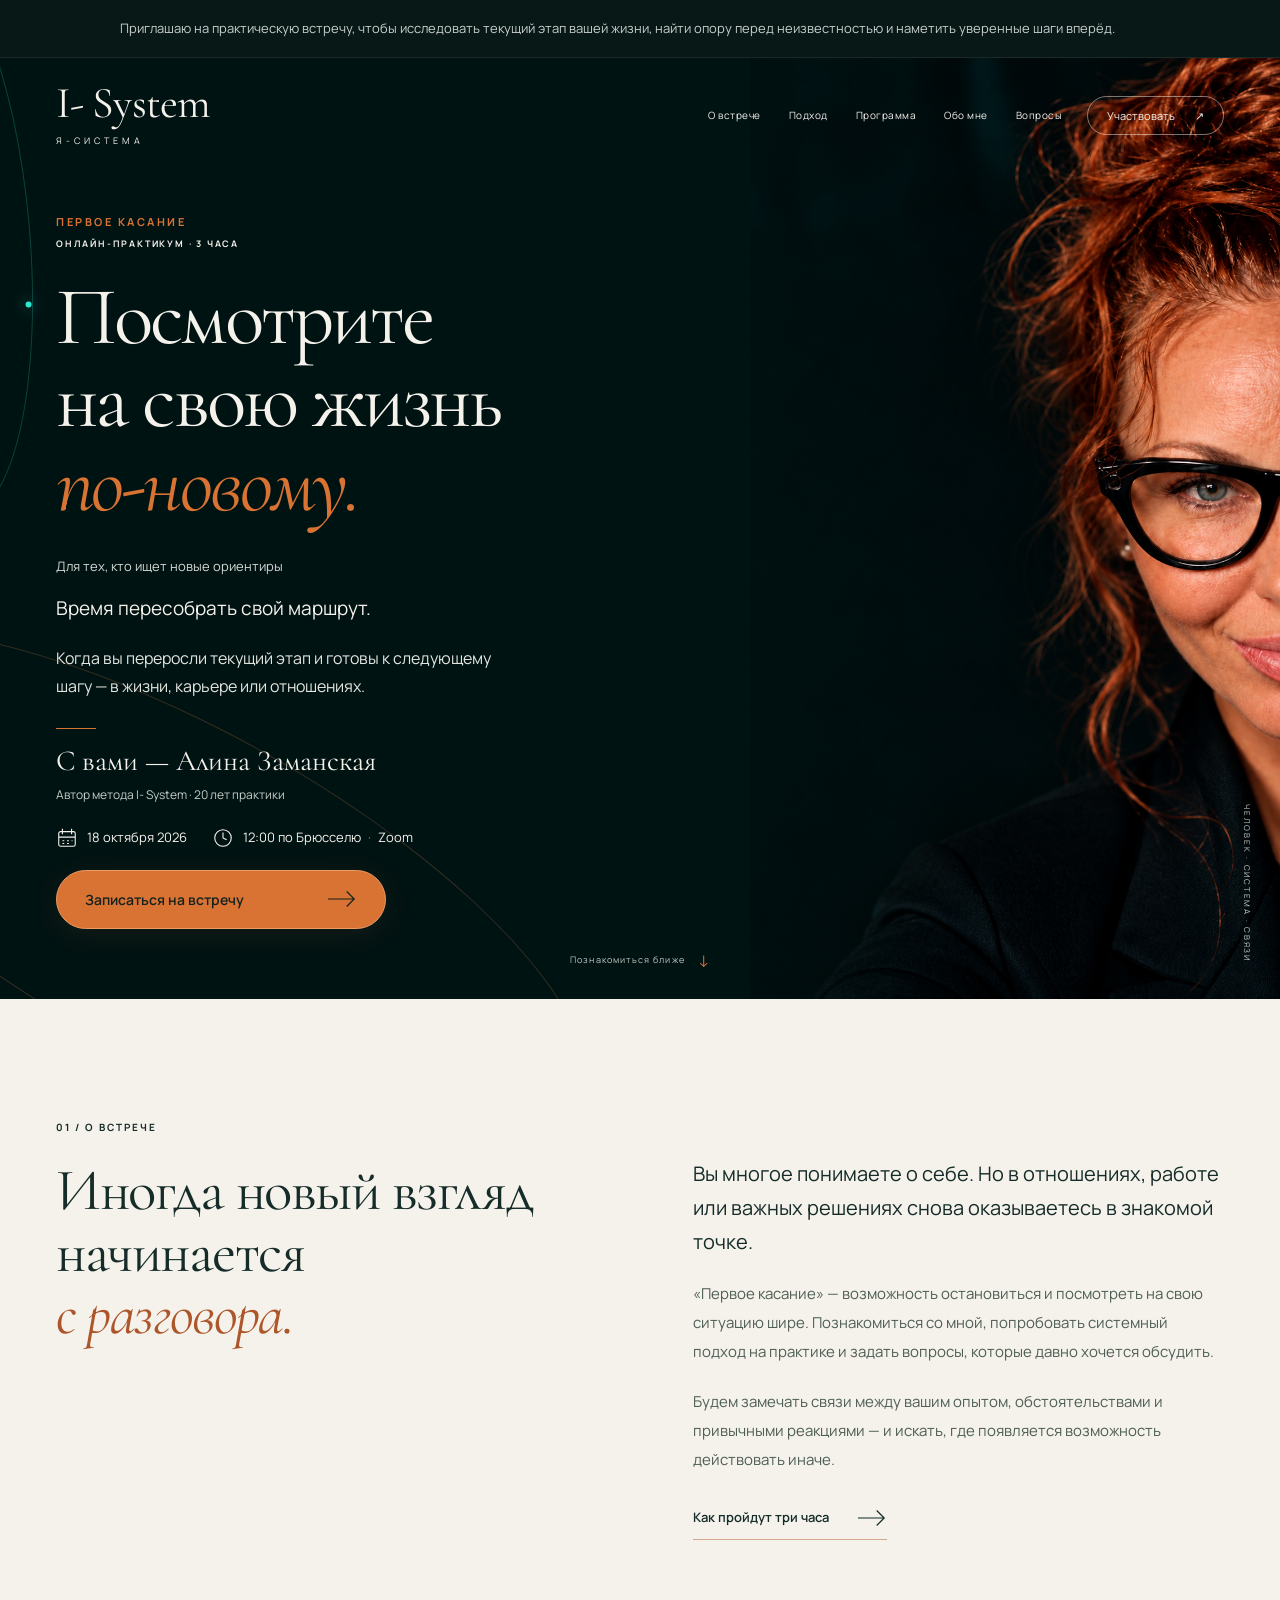
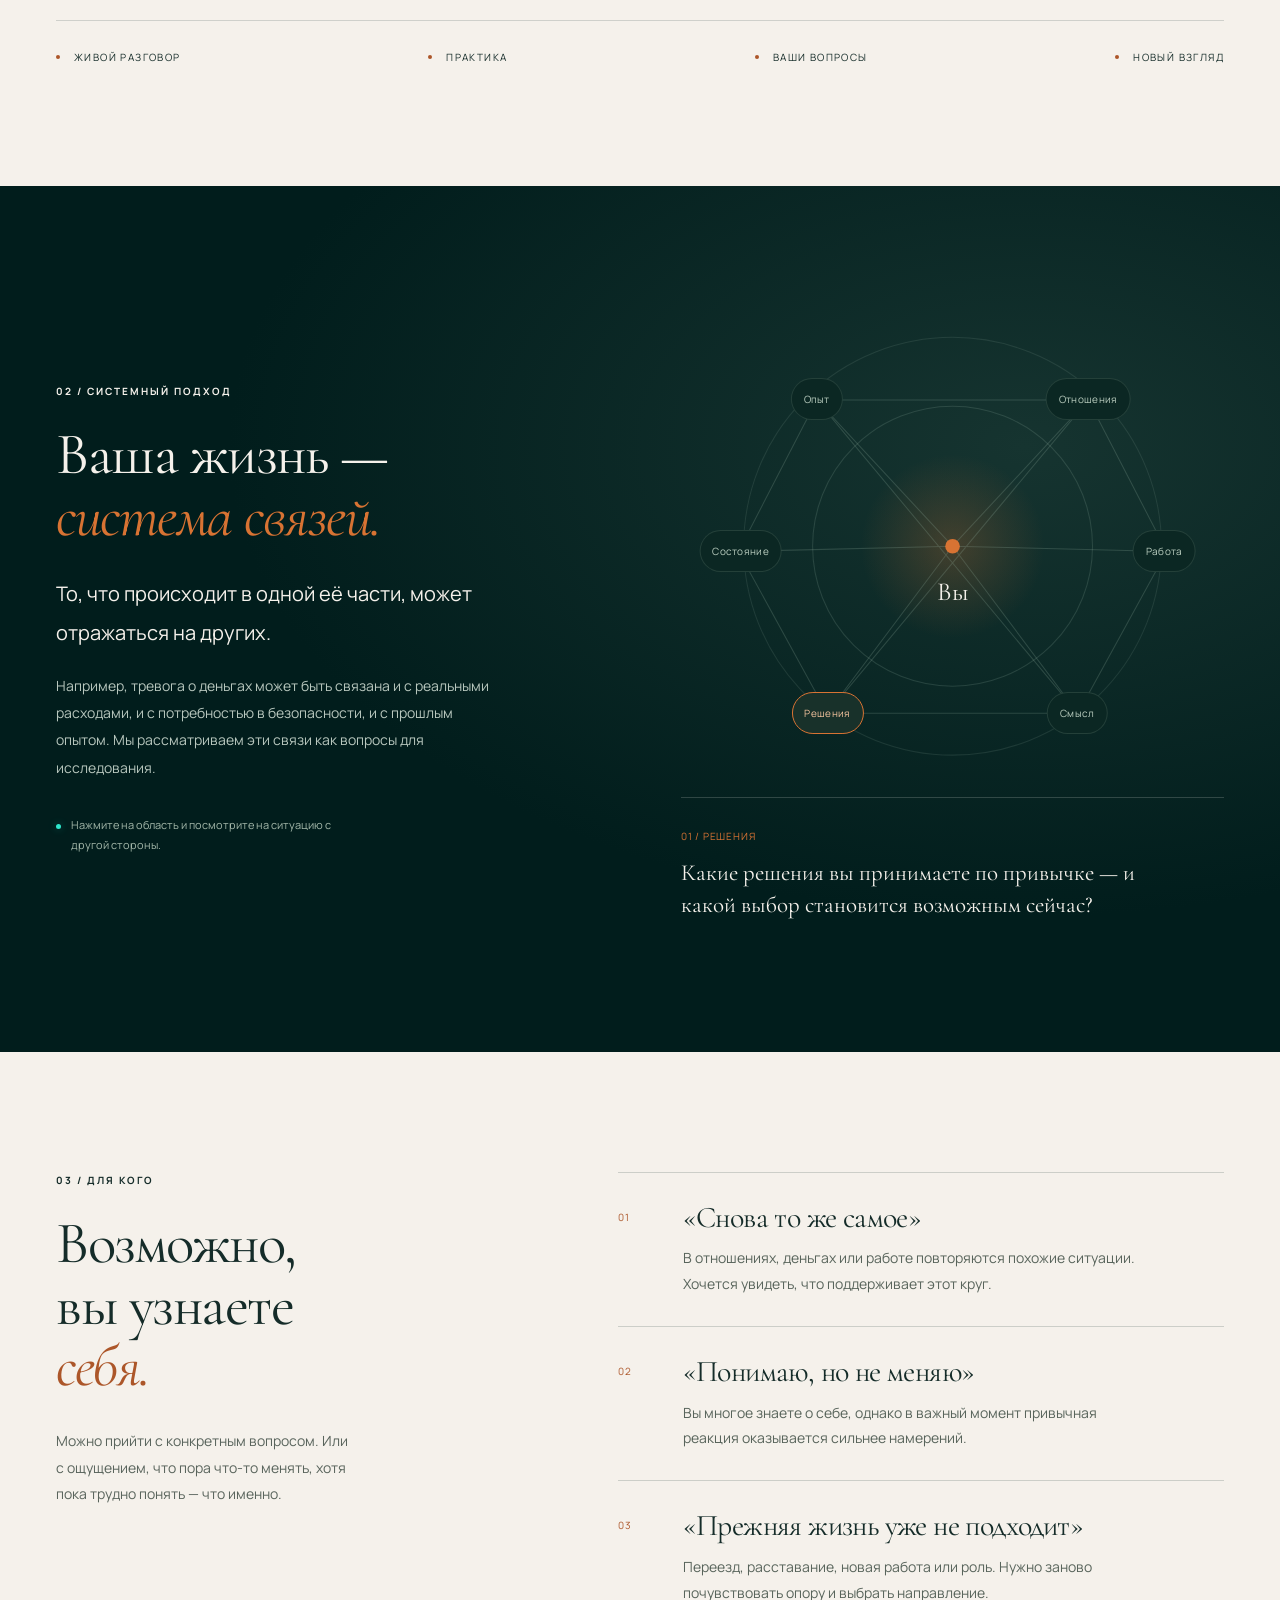
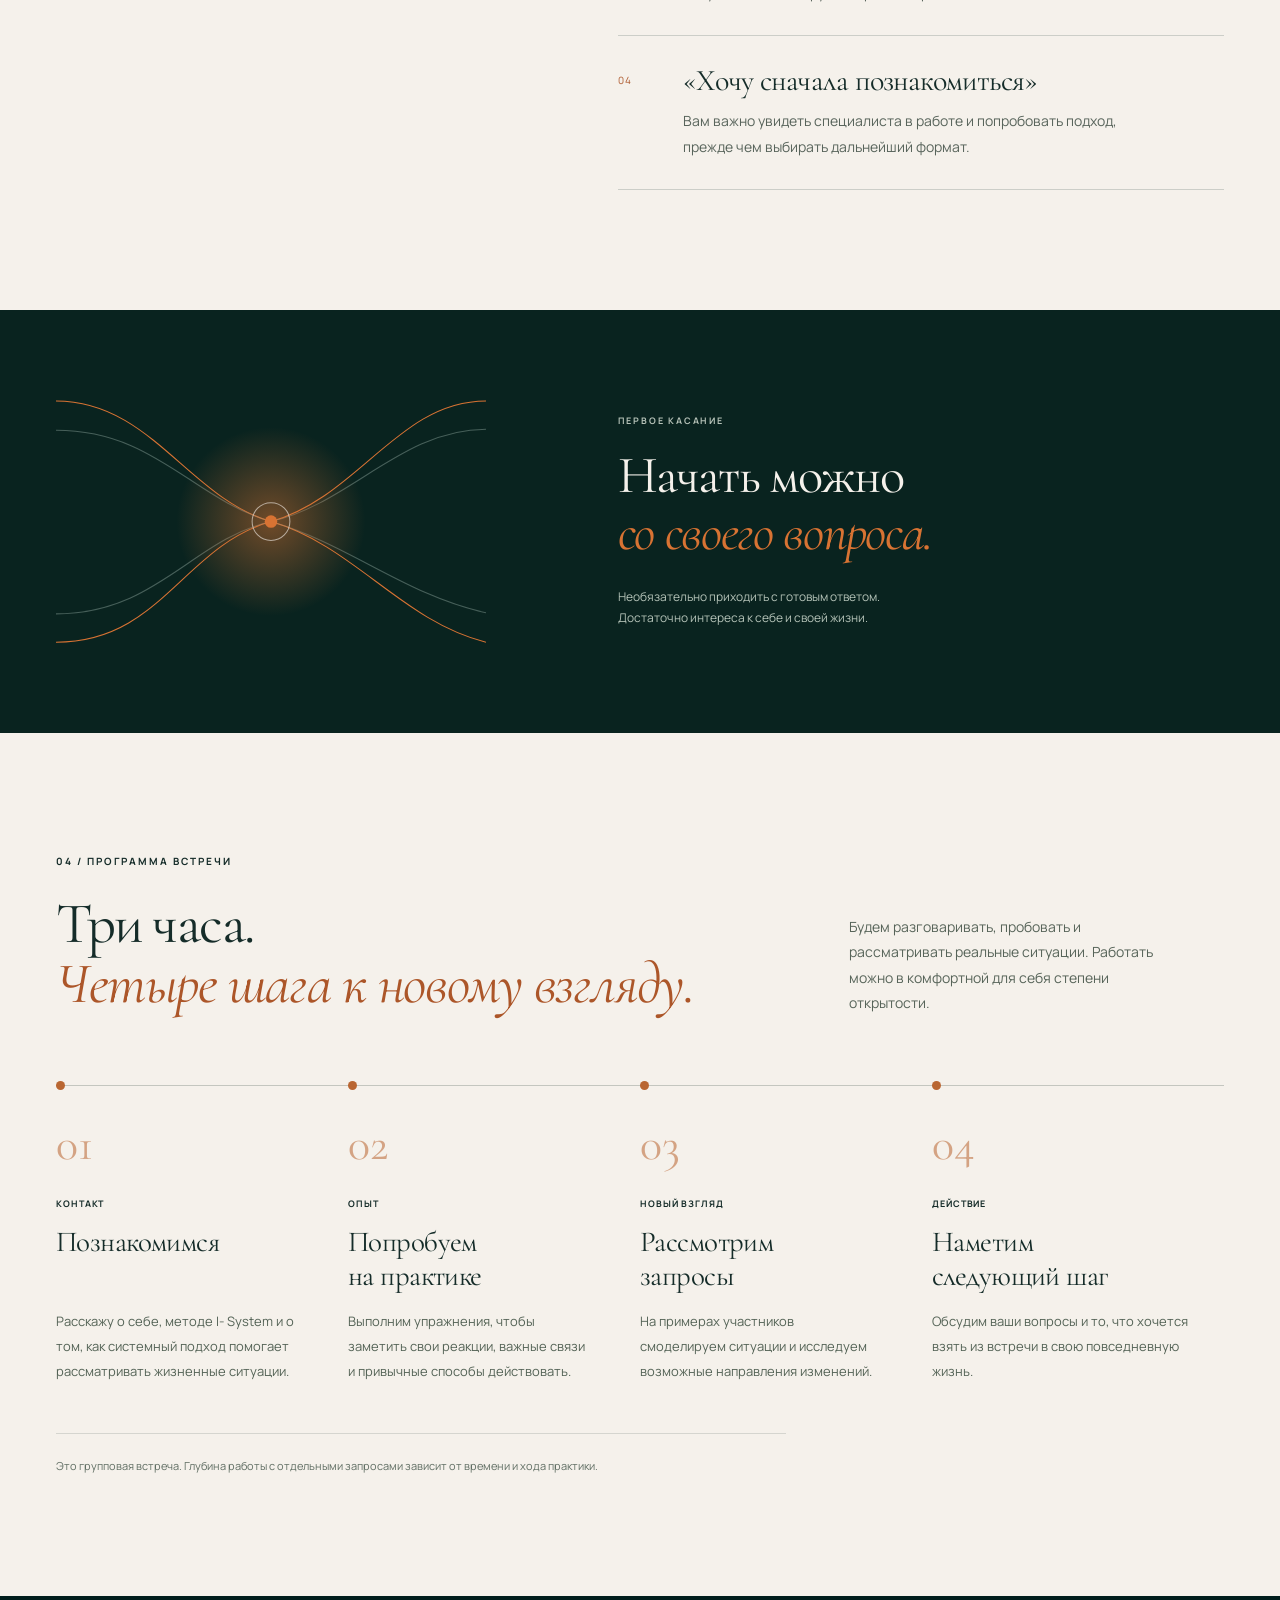
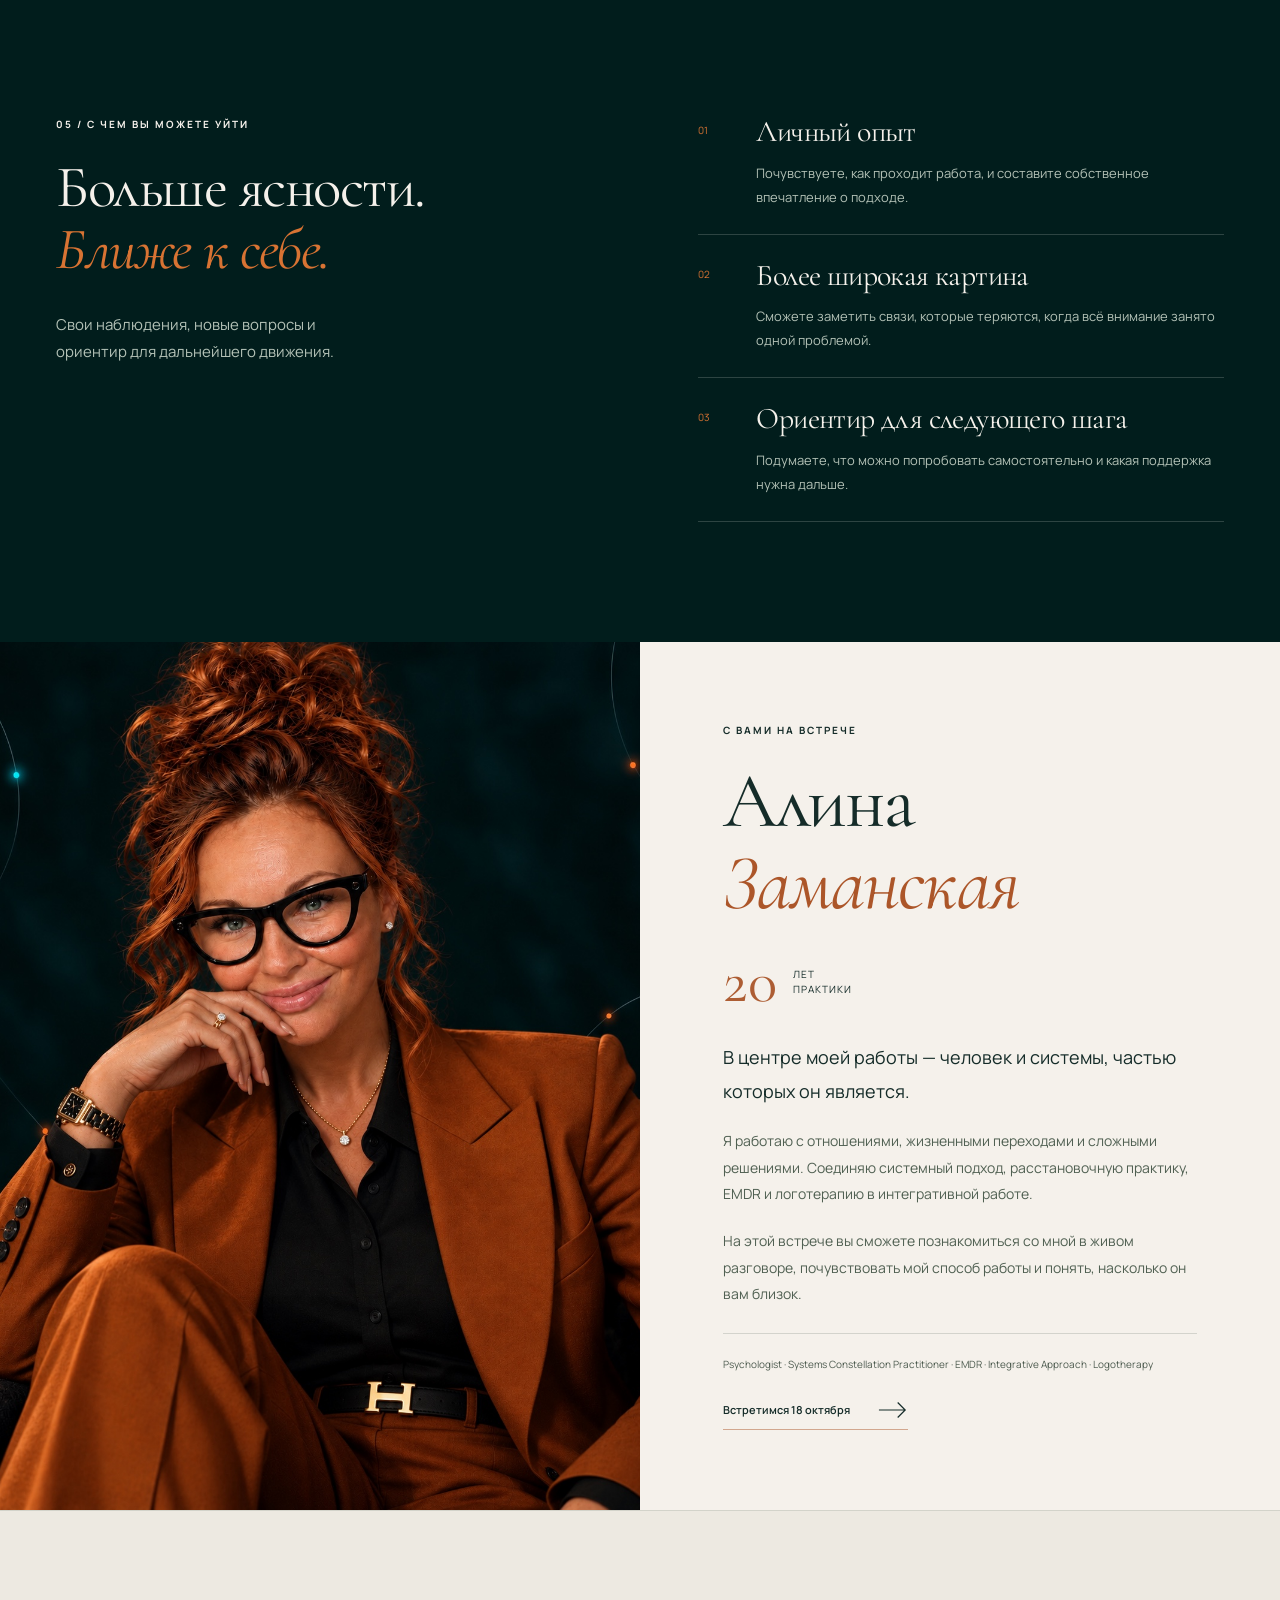
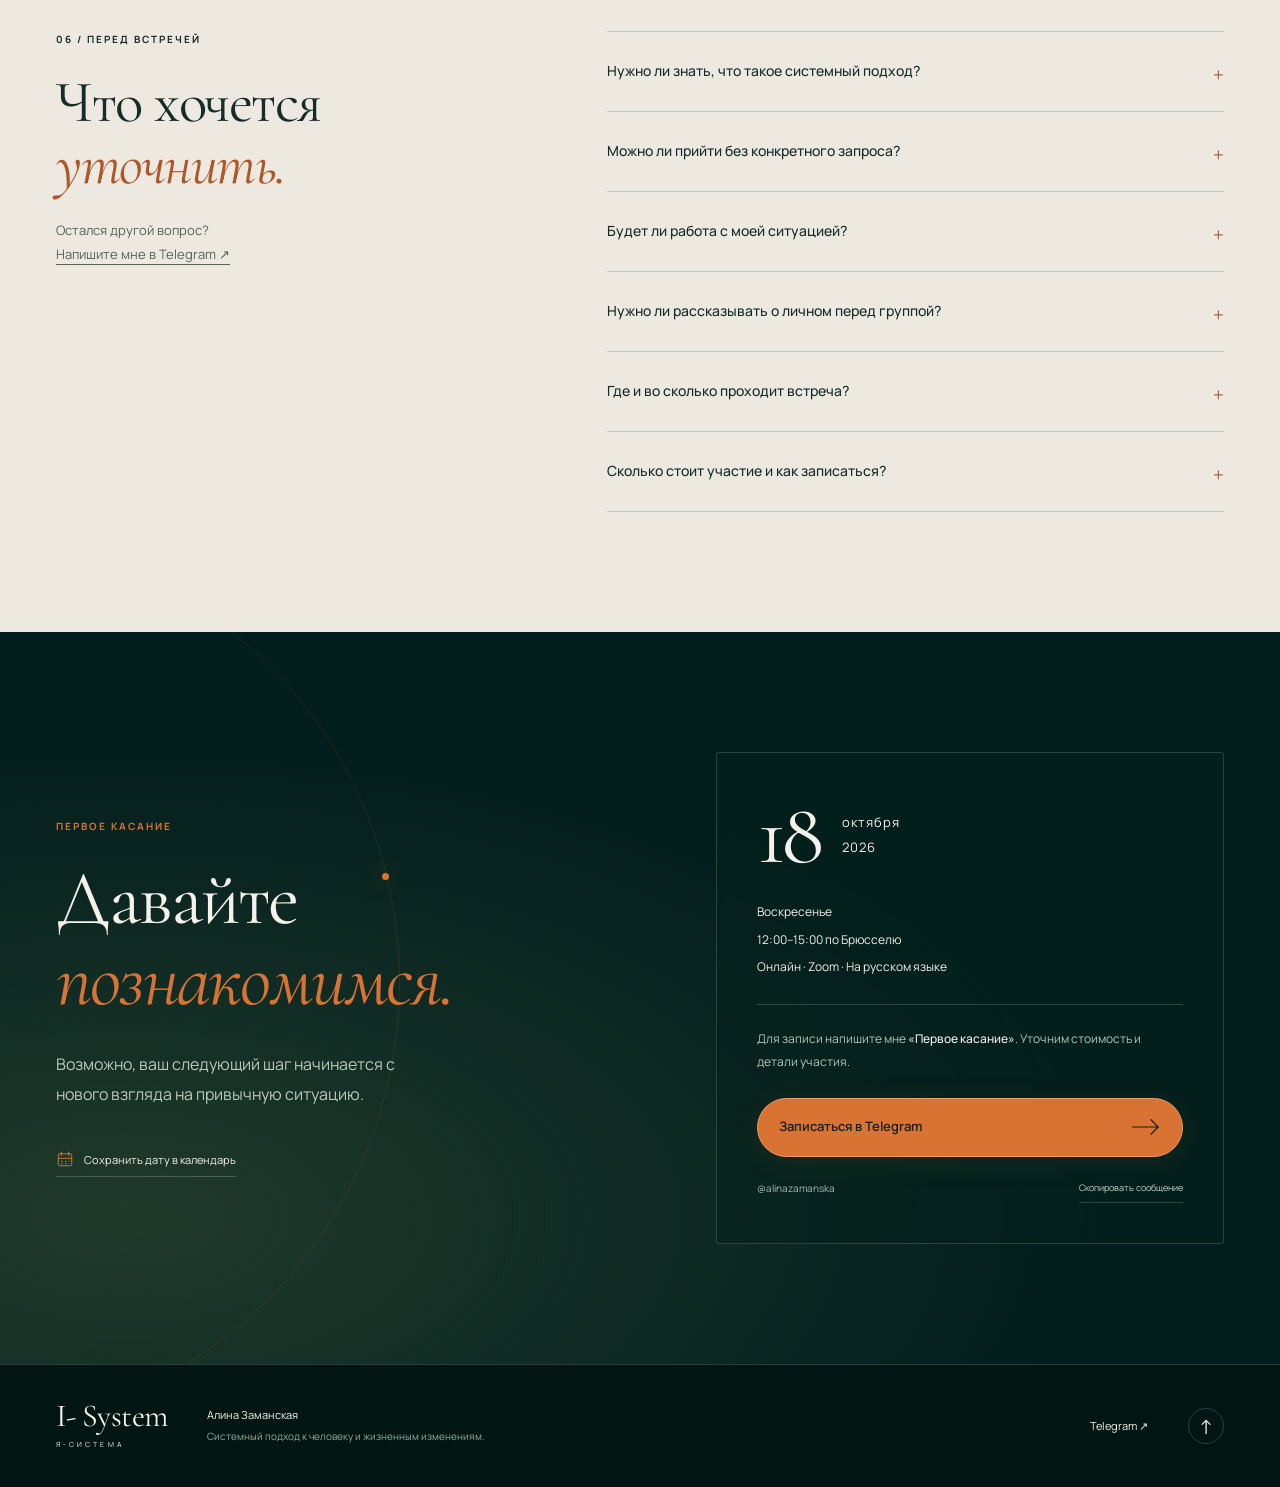
==== commit 1f95f26b: "Publish approved hero and Brussels meeting time Publish the approved mobile hero with an undistorted" ====
--- a/index.html
+++ b/index.html
@@ -3,25 +3,26 @@
 <head>
   <meta charset="utf-8">
   <meta name="viewport" content="width=device-width,initial-scale=1">
-  <meta name="theme-color" content="#011d1c">
+  <meta name="theme-color" content="#001313">
   <title>Первое касание — встреча с Алиной Заманской | I- System</title>
-  <meta name="description" content="Посмотрите на свою жизнь по-новому. Живой разговор, практика и знакомство с системным подходом и методом I- System. Алина Заманская. 18 октября 2026, 13:00–16:00 по Лондону, онлайн в Zoom.">
+  <meta name="description" content="Посмотрите на свою жизнь по-новому. Онлайн-практикум с Алиной Заманской для тех, кто ищет новые ориентиры. 18 октября 2026, 12:00 по Брюсселю, Zoom. Системный подход и метод I- System.">
   <meta property="og:type" content="website">
   <meta property="og:locale" content="ru_RU">
   <meta property="og:title" content="Первое касание — посмотрите на свою жизнь по-новому">
-  <meta property="og:description" content="Три часа живого разговора и практики с Алиной Заманской. 18 октября 2026 · Онлайн в Zoom.">
-  <meta property="og:image" content="https://jsz7yw7j4g-del.github.io/pervoe-kasanie/alina-portrait.jpg">
-  <meta property="og:url" content="https://jsz7yw7j4g-del.github.io/pervoe-kasanie/">
-  <link rel="canonical" href="https://jsz7yw7j4g-del.github.io/pervoe-kasanie/">
+  <meta property="og:description" content="Три часа живого разговора и практики с Алиной Заманской. 18 октября 2026 · 12:00 по Брюсселю · Zoom.">
+  <meta property="og:image" content="https://alinazamanska.github.io/pervoe-kasanie/alina-portrait.jpg">
+  <meta property="og:url" content="https://alinazamanska.github.io/pervoe-kasanie/">
+  <link rel="canonical" href="https://alinazamanska.github.io/pervoe-kasanie/">
   <link rel="icon" href="./favicon.svg" type="image/svg+xml">
-  <link rel="preload" href="./alina-hero.png" as="image" fetchpriority="high">
+  <link rel="preload" href="./alina-hero-v2.png" as="image" fetchpriority="high">
   <link rel="preconnect" href="https://fonts.googleapis.com">
   <link rel="preconnect" href="https://fonts.gstatic.com" crossorigin>
   <link href="https://fonts.googleapis.com/css2?family=Cormorant+Garamond:ital,wght@0,400;0,500;0,600;1,400;1,500&family=Manrope:wght@400;500;600;700&display=swap" rel="stylesheet">
   <link rel="stylesheet" href="./styles.css">
-  <script src="./app.js" defer></script>
+  <link rel="stylesheet" href="./hero-v2.css?v=20261012">
+  <script src="./app.js?v=20261012" defer></script>
   <script type="application/ld+json">
-  {"@context":"https://schema.org","@type":"Event","name":"Первое касание — встреча с Алиной Заманской","description":"Живой разговор, практика и знакомство с системным подходом и авторским методом I- System.","startDate":"2026-10-18T13:00:00+01:00","endDate":"2026-10-18T16:00:00+01:00","eventAttendanceMode":"https://schema.org/OnlineEventAttendanceMode","eventStatus":"https://schema.org/EventScheduled","inLanguage":"ru","image":"https://jsz7yw7j4g-del.github.io/pervoe-kasanie/alina-portrait.jpg","url":"https://jsz7yw7j4g-del.github.io/pervoe-kasanie/","organizer":{"@type":"Person","name":"Алина Заманская","url":"https://t.me/alinazamanska"},"performer":{"@type":"Person","name":"Алина Заманская"}}
+  {"@context":"https://schema.org","@type":"Event","name":"Первое касание — встреча с Алиной Заманской","description":"Живой разговор, практика и знакомство с системным подходом и авторским методом I- System.","startDate":"2026-10-18T12:00:00+02:00","endDate":"2026-10-18T15:00:00+02:00","eventAttendanceMode":"https://schema.org/OnlineEventAttendanceMode","eventStatus":"https://schema.org/EventScheduled","inLanguage":"ru","image":"https://alinazamanska.github.io/pervoe-kasanie/alina-portrait.jpg","url":"https://alinazamanska.github.io/pervoe-kasanie/","organizer":{"@type":"Person","name":"Алина Заманская","url":"https://t.me/alinazamanska"},"performer":{"@type":"Person","name":"Алина Заманская"}}
   </script>
 </head>
 <body>
@@ -32,8 +33,9 @@
   <symbol id="icon-clock" viewBox="0 0 24 24"><circle cx="12" cy="12" r="9"/><path d="M12 6v6l4 2"/></symbol>
   <symbol id="icon-external" viewBox="0 0 24 24"><path d="M6 18 18 6M6 6h12v12"/></symbol>
 </defs></svg>
+<div class="opening-invitation"><p class="wrap">Приглашаю на практическую встречу, чтобы исследовать текущий этап вашей жизни, найти опору перед неизвестностью и наметить уверенные шаги вперёд.</p></div>
 <header class="hero" id="top">
-  <img class="hero-photo" src="./alina-hero.png" alt="Алина Заманская" width="1024" height="1536" fetchpriority="high" decoding="async">
+  <img class="hero-photo" src="./alina-hero-v2.png" alt="Алина Заманская" width="941" height="1672" fetchpriority="high" decoding="async">
   <div class="hero-shade" aria-hidden="true"></div>
   <div class="hero-orbit orbit-one" aria-hidden="true"><span></span></div>
   <div class="hero-orbit orbit-two" aria-hidden="true"><span></span></div>
@@ -46,14 +48,15 @@
   <div id="mobile-menu" class="mobile-menu" hidden><nav aria-label="Мобильная навигация"><a href="#meeting">О встрече</a><a href="#approach">Системный подход</a><a href="#program">Программа</a><a href="#about">Алина Заманская</a><a href="#faq">Вопросы</a><a href="#register">Записаться <span>↗</span></a></nav></div>
   <div class="hero-content wrap">
     <div class="hero-copy">
-      <p class="eyebrow amber">Первое касание <span class="eyebrow-line">3 часа онлайн</span></p>
+      <p class="eyebrow amber">Первое касание <span class="eyebrow-line">Онлайн-практикум · 3 часа</span></p>
       <h1><span>Посмотрите</span><span>на свою жизнь</span><em>по-новому.</em></h1>
-      <p class="hero-intro">Живой разговор, практика и знакомство с системным подходом и методом I- System.</p>
-      <p class="hero-benefit">Увидеть связи. Понять свою ситуацию. Наметить следующий шаг.</p>
+      <p class="hero-audience">Для тех, кто ищет новые ориентиры</p>
+      <p class="hero-route">Время пересобрать свой маршрут.</p>
+      <p class="hero-intro">Когда вы переросли текущий этап и готовы к следующему шагу — в жизни, карьере или отношениях.</p>
       <div class="hero-host"><p>С вами — Алина Заманская</p><span>Автор метода I- System · 20 лет практики</span></div>
       <div class="hero-details">
         <p><svg aria-hidden="true"><use href="#icon-calendar"/></svg><time datetime="2026-10-18">18 октября 2026</time></p>
-        <p><svg aria-hidden="true"><use href="#icon-clock"/></svg><span>13:00–16:00 по Лондону <b>·</b> Zoom</span></p>
+        <p><svg aria-hidden="true"><use href="#icon-clock"/></svg><span>12:00 по Брюсселю <b>·</b> Zoom</span></p>
       </div>
       <a class="button button-amber hero-cta" href="#register">Записаться на встречу <svg aria-hidden="true"><use href="#arrow-right"/></svg></a>
     </div>
@@ -116,11 +119,12 @@
   <details><summary>Можно ли прийти без конкретного запроса?<span aria-hidden="true">+</span></summary><div class="faq-answer"><p>Да. Можно прийти, чтобы познакомиться со мной и методом. Если вопрос пока звучит как «хочу что-то изменить», это тоже отправная точка для размышления.</p></div></details>
   <details><summary>Будет ли работа с моей ситуацией?<span aria-hidden="true">+</span></summary><div class="faq-answer"><p>На встрече будут практика и работа с примерами участников. Можно предложить свой запрос, но индивидуальная работа с каждым не гарантируется: это групповой формат на три часа. Наблюдения можно делать и в процессе работы с другими ситуациями.</p></div></details>
   <details><summary>Нужно ли рассказывать о личном перед группой?<span aria-hidden="true">+</span></summary><div class="faq-answer"><p>Делитесь только тем, чем готовы делиться. Можно сначала наблюдать и включаться постепенно. В начале встречи договоримся о бережном общении и конфиденциальности личных историй.</p></div></details>
-  <details><summary>Где и во сколько проходит встреча?<span aria-hidden="true">+</span></summary><div class="faq-answer"><p>18 октября 2026 года, с 13:00 до 16:00 по Лондону, онлайн в Zoom. На Тенерифе это также 13:00–16:00, в Мадриде — 14:00–17:00. Для участия понадобятся интернет и место, где можно спокойно провести три часа.</p><p class="local-time" data-local-time></p></div></details>
+  <details><summary>Где и во сколько проходит встреча?<span aria-hidden="true">+</span></summary><div class="faq-answer"><p>18 октября 2026 года, с 12:00 до 15:00 по Брюсселю, онлайн в Zoom. В Мадриде это также 12:00–15:00, на Тенерифе и в Лондоне — 11:00–14:00. Для участия понадобятся интернет и место, где можно спокойно провести три часа.</p><p class="local-time" data-local-time></p></div></details>
   <details><summary>Сколько стоит участие и как записаться?<span aria-hidden="true">+</span></summary><div class="faq-answer"><p>Напишите мне в Telegram «Первое касание». В переписке уточним стоимость и условия участия, а также детали подключения к встрече.</p><a class="inline-link" href="https://t.me/alinazamanska" target="_blank" rel="noopener noreferrer">Перейти в Telegram ↗</a></div></details>
 </div></div></section>
-<section class="registration dark-section section" id="register"><div class="registration-orbit" aria-hidden="true"></div><div class="wrap registration-grid"><div><p class="eyebrow amber">Первое касание</p><h2>Давайте<br><em>познакомимся.</em></h2><p class="registration-intro">Возможно, ваш следующий шаг начинается с нового взгляда на привычную ситуацию.</p><a class="calendar-link" href="./pervoe-kasanie.ics" download><svg aria-hidden="true"><use href="#icon-calendar"/></svg>Сохранить дату в календарь</a></div><div class="registration-panel"><p class="event-date">18 <span>октября<br>2026</span></p><div class="registration-facts"><span>Воскресенье</span><span>13:00–16:00 по Лондону</span><span>Онлайн · Zoom · На русском языке</span></div><p>Для записи напишите мне <strong>«Первое касание»</strong>. Уточним стоимость и детали участия.</p><a class="button button-amber" href="https://t.me/alinazamanska" target="_blank" rel="noopener noreferrer">Записаться в Telegram <svg aria-hidden="true"><use href="#arrow-right"/></svg></a><div class="registration-contact"><span>@alinazamanska</span><button class="copy-message" type="button">Скопировать сообщение</button></div><p class="copy-status" role="status" aria-live="polite"></p><div class="copy-fallback" hidden><label for="registration-message">Сообщение для записи</label><textarea id="registration-message" rows="3" readonly>Алина, здравствуйте! Хочу участвовать во встрече «Первое касание» 18 октября. Подскажите, пожалуйста, стоимость и условия участия.</textarea></div></div></div></section>
+<section class="registration dark-section section" id="register"><div class="registration-orbit" aria-hidden="true"></div><div class="wrap registration-grid"><div><p class="eyebrow amber">Первое касание</p><h2>Давайте<br><em>познакомимся.</em></h2><p class="registration-intro">Возможно, ваш следующий шаг начинается с нового взгляда на привычную ситуацию.</p><a class="calendar-link" href="./pervoe-kasanie.ics" download><svg aria-hidden="true"><use href="#icon-calendar"/></svg>Сохранить дату в календарь</a></div><div class="registration-panel"><p class="event-date">18 <span>октября<br>2026</span></p><div class="registration-facts"><span>Воскресенье</span><span>12:00–15:00 по Брюсселю</span><span>Онлайн · Zoom · На русском языке</span></div><p>Для записи напишите мне <strong>«Первое касание»</strong>. Уточним стоимость и детали участия.</p><a class="button button-amber" href="https://t.me/alinazamanska" target="_blank" rel="noopener noreferrer">Записаться в Telegram <svg aria-hidden="true"><use href="#arrow-right"/></svg></a><div class="registration-contact"><span>@alinazamanska</span><button class="copy-message" type="button">Скопировать сообщение</button></div><p class="copy-status" role="status" aria-live="polite"></p><div class="copy-fallback" hidden><label for="registration-message">Сообщение для записи</label><textarea id="registration-message" rows="3" readonly>Алина, здравствуйте! Хочу участвовать во встрече «Первое касание» 18 октября в 12:00 по Брюсселю. Подскажите, пожалуйста, стоимость и условия участия.</textarea></div></div></div></section>
 </main>
 <footer><div class="wrap footer-inner"><a class="brand footer-brand" href="#top"><span>I- System</span><small>Я-Система</small></a><p>Алина Заманская<br><span>Системный подход к человеку и жизненным изменениям.</span></p><a href="https://t.me/alinazamanska" target="_blank" rel="noopener noreferrer">Telegram <span aria-hidden="true">↗</span></a><a class="back-top" href="#top" aria-label="Наверх">↑</a></div></footer>
-<div class="mobile-join" hidden><div><strong>Первое касание</strong><span>18 октября · 3 часа онлайн</span></div><a href="#register">Участвовать <span aria-hidden="true">↗</span></a></div>
+<div class="mobile-join" hidden><div><strong>Первое касание</strong><span>18 октября · 12:00 Брюссель</span></div><a href="#register">Участвовать <span aria-hidden="true">↗</span></a></div>
 </body></html>
+
--- a/hero-v2.css
+++ b/hero-v2.css
@@ -0,0 +1,60 @@
+/* Approved 12 Oct mobile composition. Never stretch the photographic asset. */
+.opening-invitation{background:#081817;color:#c8cfcb;border-bottom:1px solid #f5f1eb14;padding:17px 0}
+.opening-invitation p{font-size:13px;line-height:1.75;max-width:1040px}
+.hero{background:#001313;min-height:850px;padding-bottom:70px}
+.hero-photo{width:auto;height:100%;max-width:none;right:0;top:0;object-fit:contain;object-position:right top;transform:none;aspect-ratio:auto}
+.hero-shade{background:linear-gradient(90deg,#001313 0%,#001313 39%,#00131375 58%,transparent 75%)}
+.hero-content{padding-top:39px}
+.hero-copy{width:650px;max-width:65%}
+.hero-copy>.eyebrow{margin-bottom:24px}
+.eyebrow-line{font-size:9px;letter-spacing:.2em}
+.hero h1{font-size:clamp(64px,6.4vw,100px);line-height:1.02;margin-bottom:29px}
+.hero-audience{font-size:13px;line-height:1.7;color:#d4d8d4;max-width:470px;margin:0}
+.hero-route{font-size:19px;line-height:1.5;max-width:500px;margin-top:17px}
+.hero-intro{font-size:16px;line-height:1.75;max-width:435px;margin-top:21px;color:#e3e5df}
+.hero-host{margin-top:28px}
+.hero-host p{font-size:29px}
+.hero-host span{font-size:12px}
+.hero-details{margin-top:23px;gap:25px}
+.hero-details p{font-size:13px}
+.hero-cta{min-width:330px}
+@media(min-width:1600px){
+ .hero{min-height:960px}.hero-content{padding-top:70px}.hero-copy{width:750px}.hero h1{font-size:106px}
+ .hero-photo{width:auto;height:100%}.hero-shade{background:linear-gradient(90deg,#001313 0%,#001313 48%,#00131366 66%,transparent 83%)}
+}
+@media(min-width:761px) and (max-width:1100px){
+ .hero{min-height:840px}.hero-copy{max-width:73%}.hero h1{font-size:73px}.hero-photo{width:auto;height:100%}
+ .hero-shade{background:linear-gradient(90deg,#001313 0%,#001313bb 34%,transparent 75%)}
+ .hero-intro{max-width:380px}.hero-route{max-width:390px}
+}
+@media(max-width:760px){
+ .opening-invitation{padding:17px 0}.opening-invitation p{font-size:12px;line-height:1.75}
+ .hero{min-height:0;padding-bottom:64px}
+ .hero-photo{width:100%;height:auto;max-width:none;top:0;right:0;object-fit:contain;object-position:right top}
+ .hero-shade{background:linear-gradient(0deg,#001313 0%,#00131300 17%),linear-gradient(90deg,#00131333 0%,transparent 57%)}
+ .nav{height:96px}.hero-content{padding-top:60px}.hero-copy{max-width:none;width:100%}
+ .hero-copy>.eyebrow{font-size:10px;letter-spacing:.2em;margin-bottom:30px}.eyebrow-line{font-size:8px;letter-spacing:.22em;margin-top:7px}
+ .hero h1{font-size:clamp(43px,10.8vw,76px);line-height:1.05;margin-bottom:26px;max-width:100%}
+ .hero-audience{font-size:13px;line-height:1.6;max-width:72%;margin:0}
+ .hero-route{font-size:17px;line-height:1.5;max-width:78%;margin-top:17px}
+ .hero-intro{font-size:14px;line-height:1.7;max-width:68%;margin-top:18px}
+ .hero-host{margin-top:25px}.hero-host:before{margin-bottom:17px}
+ .hero-host p{font-size:26px;line-height:1.15;max-width:100%}.hero-host span{font-size:10px;line-height:1.7;margin-top:7px}
+ .hero-details{margin-top:23px;margin-bottom:23px;gap:12px}.hero-details p{font-size:13px;gap:11px}
+ .hero-cta{width:min(100%,365px);min-width:0;min-height:56px;font-size:13px;padding-inline:23px}
+ .hero-side,.scroll-hint{display:none}
+}
+@media(max-width:500px){
+ .nav{height:90px}.hero-content{padding-top:51px}.hero h1{font-size:11.65vw;line-height:1.05}
+ .hero-photo{width:100%;height:auto}.hero-copy>.eyebrow{font-size:10px;margin-bottom:24px}
+ .hero-audience{font-size:12px;max-width:73%}.hero-route{font-size:16px;max-width:77%}
+ .hero-intro{font-size:14px;line-height:1.65;max-width:68%}
+ .hero-host p{font-size:25px}.hero-host span{font-size:10px}.hero-details p{font-size:12px}
+ .hero{padding-bottom:54px}.hero-cta{width:min(100%,340px)}
+}
+@media(max-width:360px){
+ .opening-invitation p{font-size:12px}.hero-content{padding-top:40px}
+ .hero-copy>.eyebrow{font-size:9px}.eyebrow-line{font-size:7px}
+ .hero-audience{font-size:11px}.hero-route{font-size:15px}.hero-intro{font-size:13px}
+ .hero-host p{font-size:22px}.hero-host span{font-size:9px}.hero-details p{font-size:11px}
+}
